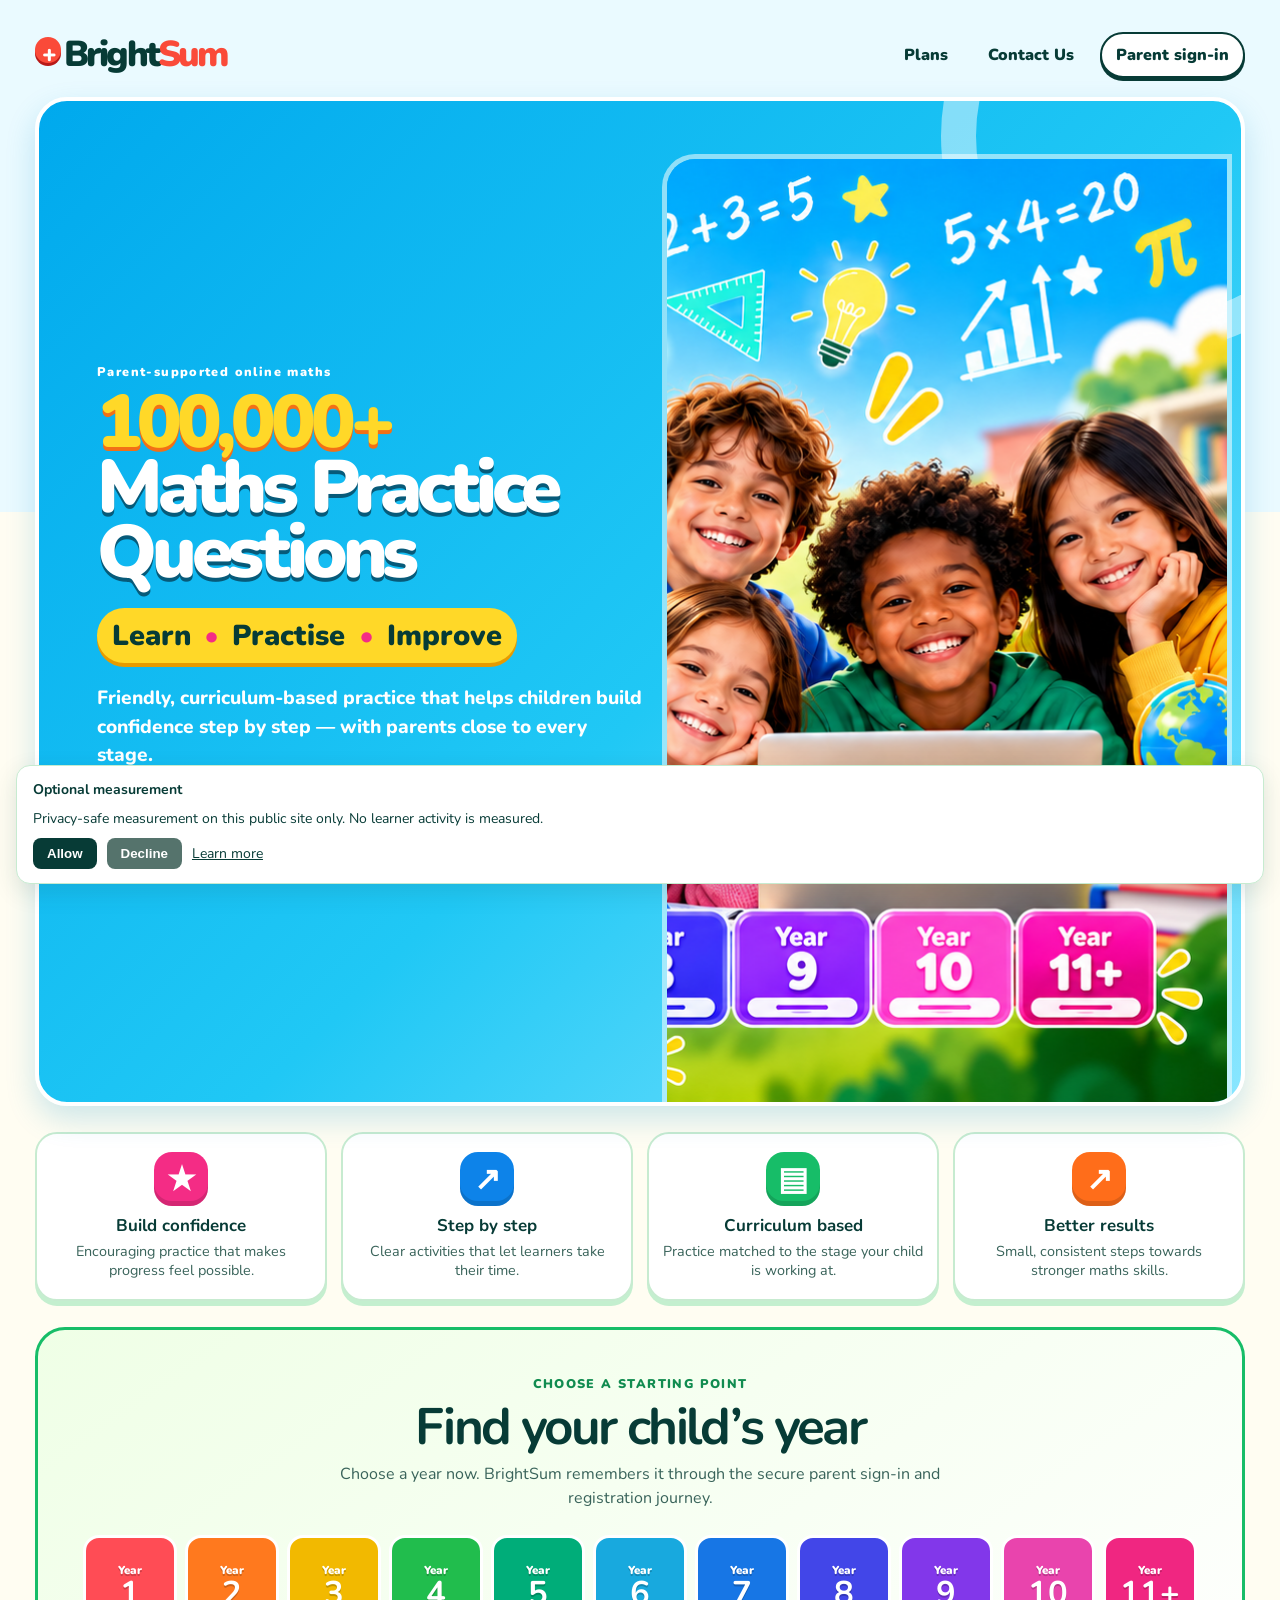
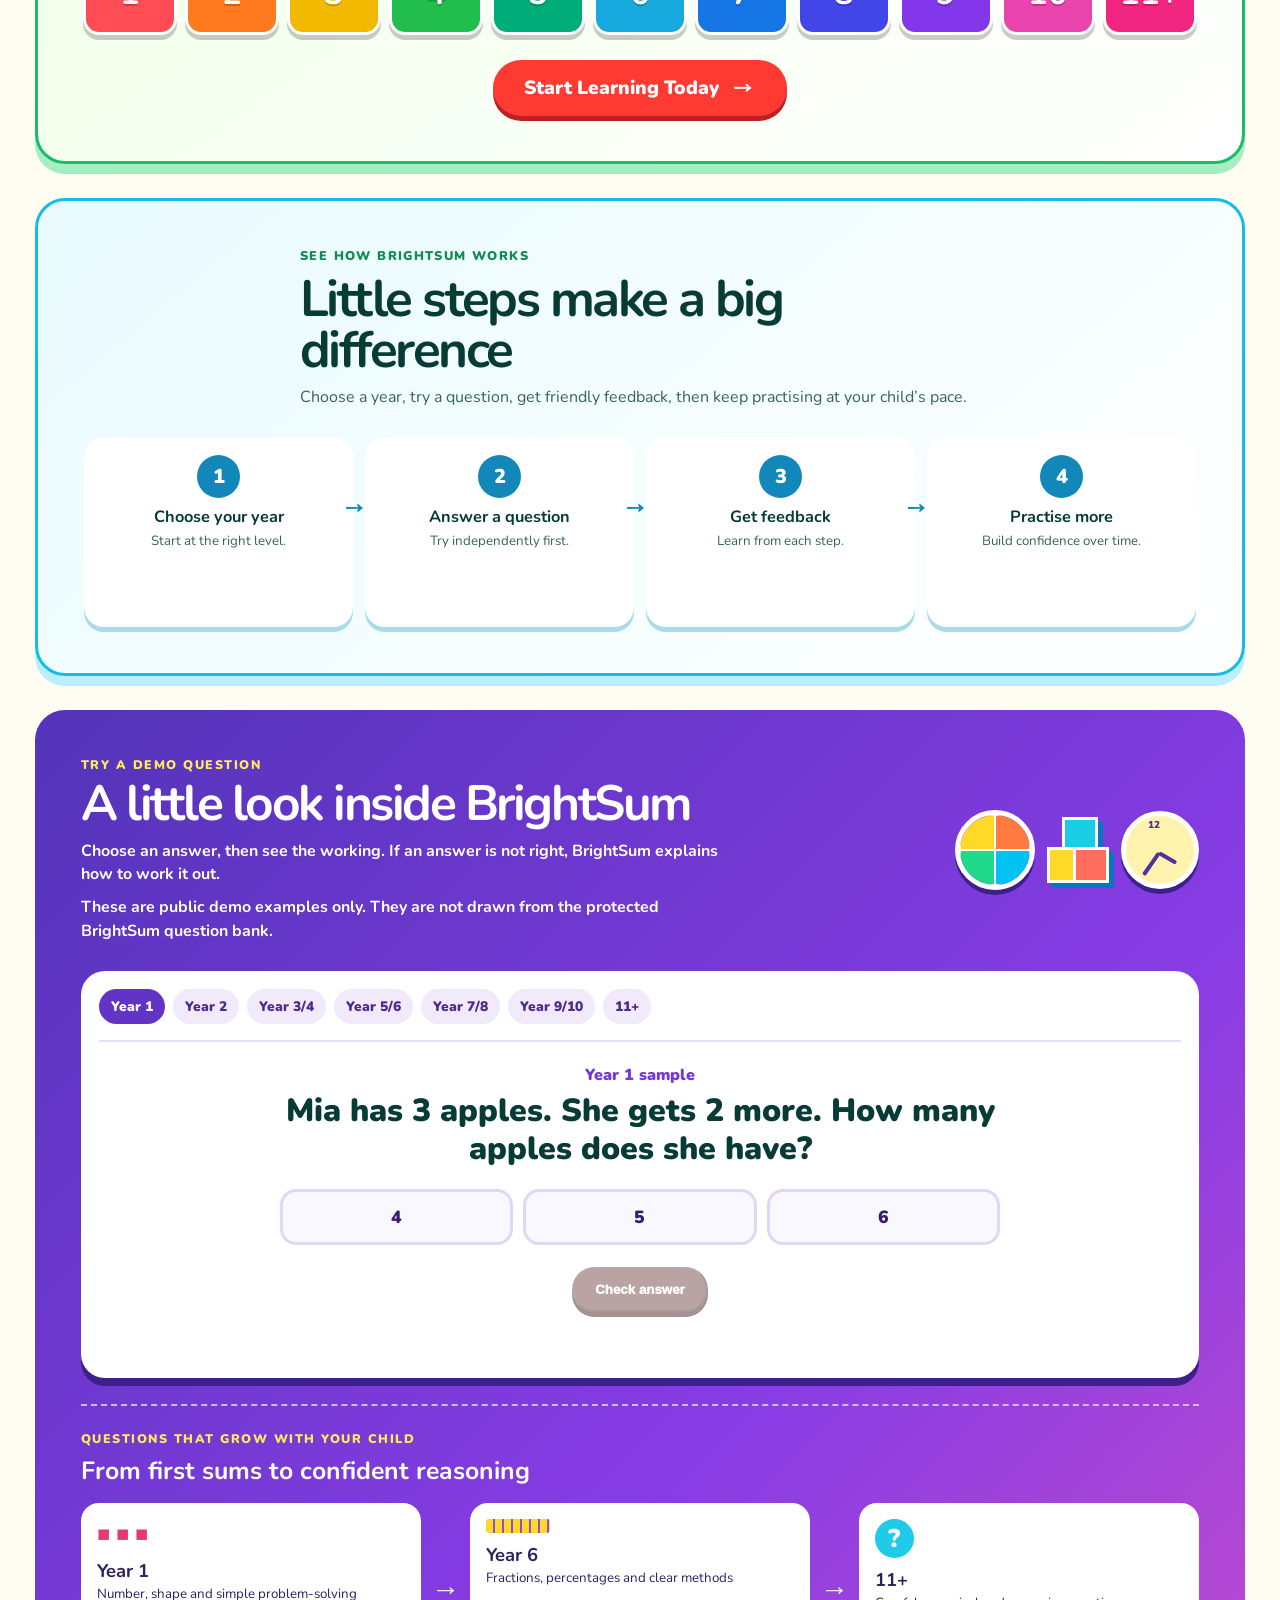
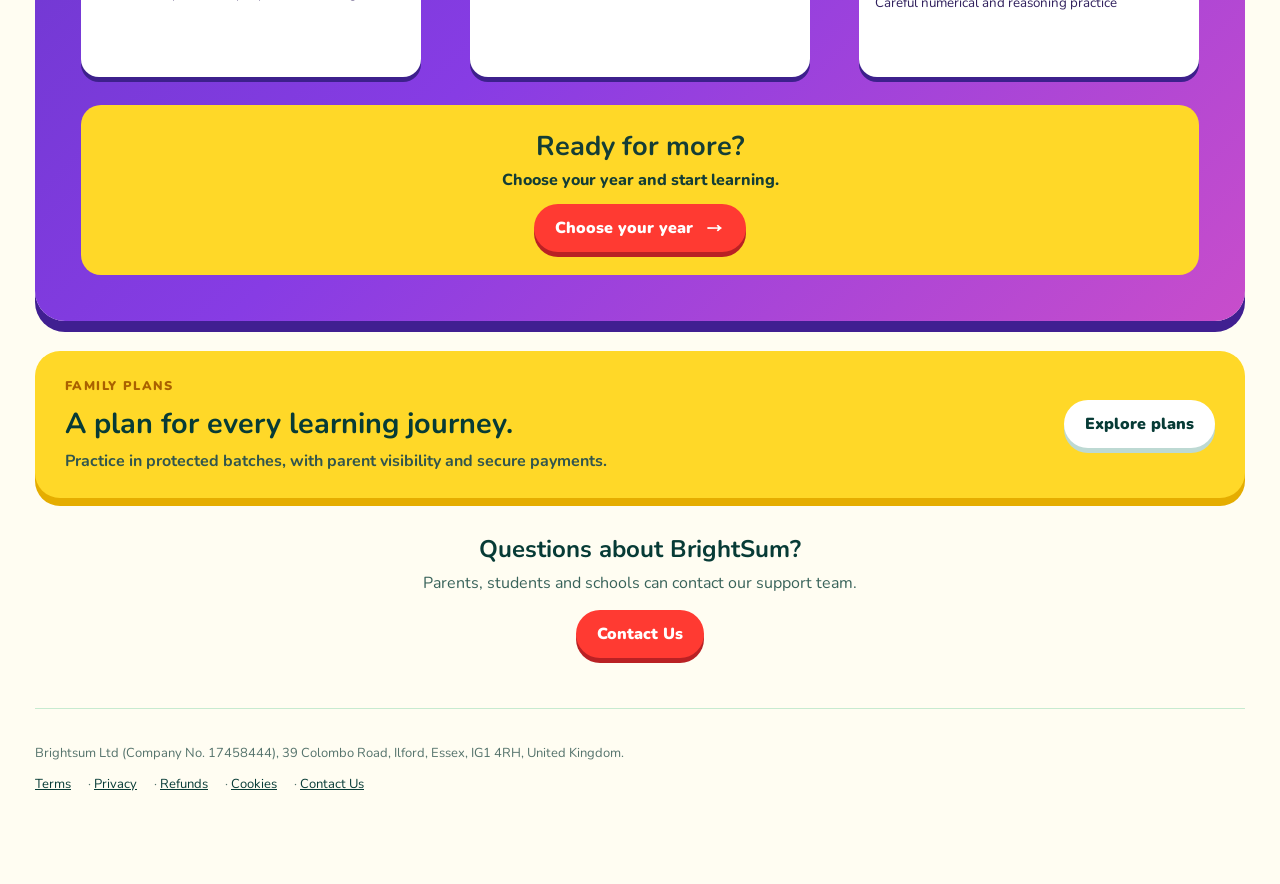
==== index.html @ b862e7b9 "Show working in public homepage demos" ====
<!doctype html>
<html lang="en-GB">
<head>
  <meta charset="utf-8">
  <meta name="viewport" content="width=device-width,initial-scale=1">
  <link rel="canonical" href="https://www.brightsum.co.uk/">
  <link rel="icon" href="assets/brightsum-icon.svg" type="image/svg+xml">
  <link rel="manifest" href="assets/site.webmanifest">
  <script src="google-measurement.js?v=20260915b" defer></script>
  <title>BrightSum | 100,000+ Maths Practice Questions</title>
  <meta name="description" content="Colourful, parent-supported maths practice for UK learners from Year 1 through Year 11+.">
  <meta property="og:type" content="website"><meta property="og:site_name" content="BrightSum"><meta property="og:title" content="BrightSum | 100,000+ Maths Practice Questions"><meta property="og:description" content="Colourful, parent-supported maths practice for UK families."><meta property="og:url" content="https://www.brightsum.co.uk/"><meta name="twitter:card" content="summary_large_image">
  <script type="application/ld+json">{"@context":"https://schema.org","@graph":[{"@type":"Organization","name":"Brightsum Ltd","url":"https://www.brightsum.co.uk/","email":"support@brightsum.co.uk"},{"@type":"WebSite","name":"BrightSum","url":"https://www.brightsum.co.uk/"}]}</script>
  <link rel="stylesheet" href="legal.css">
  <link rel="stylesheet" href="home.css?v=learning-demo-2">
  <script src="home-demo.js?v=learning-demo-2" defer></script>
</head>
<body class="bright-home">
  <main>
    <nav class="home-nav" aria-label="Main navigation"><a class="home-brand" href="index.html"><span>+</span>Bright<span>Sum</span></a><div class="nav-links"><a href="pricing.html">Plans</a><a href="contact/">Contact Us</a><a class="nav-sign-in" href="learn.html">Parent sign-in</a></div></nav>
    <header class="hero" aria-labelledby="home-title">
      <div class="hero-copy"><p class="hero-kicker">Parent-supported online maths</p><h1 id="home-title"><span>100,000+</span> Maths Practice Questions</h1><p class="hero-tagline">Learn <b>•</b> Practise <b>•</b> Improve</p><p class="lead">Friendly, curriculum-based practice that helps children build confidence step by step — with parents close to every stage.</p><div class="hero-actions"><a class="cta cta-primary" href="learn.html">Start Learning <span aria-hidden="true">→</span></a><a class="cta cta-light" href="pricing.html">View plans</a></div></div>
      <figure class="hero-art"><img src="assets/brightsum-children-hero.png" alt="Children smiling and learning together with BrightSum maths practice" width="1672" height="943" decoding="async"></figure>
    </header>
    <section class="benefits" aria-label="Why families choose BrightSum"><article><span class="benefit-icon trophy" aria-hidden="true">★</span><h2>Build confidence</h2><p>Encouraging practice that makes progress feel possible.</p></article><article><span class="benefit-icon steps" aria-hidden="true">↗</span><h2>Step by step</h2><p>Clear activities that let learners take their time.</p></article><article><span class="benefit-icon book" aria-hidden="true">▤</span><h2>Curriculum based</h2><p>Practice matched to the stage your child is working at.</p></article><article><span class="benefit-icon chart" aria-hidden="true">↗</span><h2>Better results</h2><p>Small, consistent steps towards stronger maths skills.</p></article></section>
    <section class="paths" aria-labelledby="path-title"><div class="section-heading"><p>CHOOSE A STARTING POINT</p><h2 id="path-title">Find your child’s year</h2><span>Choose a year now. BrightSum remembers it through the secure parent sign-in and registration journey.</span></div><div class="path-grid"><a class="path year-1" href="learn.html?year=Year%201"><span>Year</span><strong>1</strong></a><a class="path year-2" href="learn.html?year=Year%202"><span>Year</span><strong>2</strong></a><a class="path year-3" href="learn.html?year=Year%203"><span>Year</span><strong>3</strong></a><a class="path year-4" href="learn.html?year=Year%204"><span>Year</span><strong>4</strong></a><a class="path year-5" href="learn.html?year=Year%205"><span>Year</span><strong>5</strong></a><a class="path year-6" href="learn.html?year=Year%206"><span>Year</span><strong>6</strong></a><a class="path year-7" href="learn.html?year=Year%207"><span>Year</span><strong>7</strong></a><a class="path year-8" href="learn.html?year=Year%208"><span>Year</span><strong>8</strong></a><a class="path year-9" href="learn.html?year=Year%209"><span>Year</span><strong>9</strong></a><a class="path year-10" href="learn.html?year=Year%2010"><span>Year</span><strong>10</strong></a><a class="path year-11" href="learn.html?year=11%2B"><span>Year</span><strong>11+</strong></a></div><a class="cta cta-primary start-all" href="learn.html">Start Learning Today <span aria-hidden="true">→</span></a></section>
    <section class="how-it-works" aria-labelledby="works-title"><div class="section-heading"><p>SEE HOW BRIGHTSUM WORKS</p><h2 id="works-title">Little steps make a big difference</h2><span>Choose a year, try a question, get friendly feedback, then keep practising at your child’s pace.</span></div><ol class="journey-steps"><li><span>1</span><strong>Choose your year</strong><small>Start at the right level.</small></li><li><span>2</span><strong>Answer a question</strong><small>Try independently first.</small></li><li><span>3</span><strong>Get feedback</strong><small>Learn from each step.</small></li><li><span>4</span><strong>Practise more</strong><small>Build confidence over time.</small></li></ol></section>
    <section class="learning-demo" aria-labelledby="demo-title"><div class="demo-heading"><div><p>TRY A DEMO QUESTION</p><h2 id="demo-title">A little look inside BrightSum</h2><span>Choose an answer, then see the working. If an answer is not right, BrightSum explains how to work it out.</span><span>These are public demo examples only. They are not drawn from the protected BrightSum question bank.</span></div><div class="demo-visuals" aria-hidden="true"><div class="fraction-pizza"><i></i><i></i><i></i><i></i></div><div class="cube-stack"><i></i><i></i><i></i></div><div class="clock-face"><b></b><em></em></div></div></div><div class="demo-shell"><div class="demo-levels" role="tablist" aria-label="Choose a sample learning level"></div><div class="demo-card"><p class="demo-year" aria-live="polite"></p><div class="demo-question" aria-live="polite"></div><div class="demo-answers" role="radiogroup" aria-label="Answer choices"></div><button class="check-demo cta cta-primary" type="button" disabled>Check answer</button><p class="demo-feedback" aria-live="polite"></p><p class="demo-explanation" hidden></p></div></div><div class="progression" aria-labelledby="progression-title"><div><p>QUESTIONS THAT GROW WITH YOUR CHILD</p><h3 id="progression-title">From first sums to confident reasoning</h3></div><div class="progression-cards"><article><span class="blocks" aria-hidden="true">■ ■ ■</span><strong>Year 1</strong><small>Number, shape and simple problem-solving</small></article><b aria-hidden="true">→</b><article><span class="ruler" aria-hidden="true"></span><strong>Year 6</strong><small>Fractions, percentages and clear methods</small></article><b aria-hidden="true">→</b><article><span class="reasoning" aria-hidden="true">?</span><strong>11+</strong><small>Careful numerical and reasoning practice</small></article></div></div><div class="demo-end"><h3>Ready for more?</h3><p>Choose your year and start learning.</p><a class="cta cta-primary" href="#path-title">Choose your year <span aria-hidden="true">→</span></a></div></section>
    <section class="plans" aria-labelledby="plans-title"><div><p>FAMILY PLANS</p><h2 id="plans-title">A plan for every learning journey.</h2><span>Practice in protected batches, with parent visibility and secure payments.</span></div><a class="cta cta-light" href="pricing.html">Explore plans</a></section>
    <section class="contact"><h2>Questions about BrightSum?</h2><p>Parents, students and schools can contact our support team.</p><a class="cta cta-primary" href="contact/">Contact Us</a></section>
    <aside class="consent-banner" data-consent-banner hidden><strong>Optional measurement</strong><span>Privacy-safe measurement on this public site only. No learner activity is measured.</span><button type="button" data-consent-accept>Allow</button><button type="button" data-consent-deny>Decline</button><a href="cookies.html">Learn more</a></aside><footer><p>Brightsum Ltd (Company No. 17458444), 39 Colombo Road, Ilford, Essex, IG1 4RH, United Kingdom.</p><p><a href="terms.html">Terms</a> · <a href="privacy.html">Privacy</a> · <a href="refunds.html">Refunds</a> · <a href="cookies.html">Cookies</a> · <a href="contact/">Contact Us</a></p></footer>
  </main>
</body>
</html>
---- legal.css ----
@import url('https://fonts.googleapis.com/css2?family=DM+Mono:wght@400;500&family=Nunito:wght@600;700;800;900&display=swap');
.consent-banner[hidden]{display:none}.consent-banner{position:fixed;inset:auto 16px 16px;z-index:10;display:flex;flex-wrap:wrap;gap:10px;align-items:center;padding:14px 16px;border:1px solid #dce5d7;border-radius:14px;background:#fffdf8;box-shadow:0 8px 24px #193d3720;color:#193d37;font-size:14px}.consent-banner span{flex:1 1 100%}.consent-banner button{border:0;border-radius:8px;padding:8px 14px;background:#193d37;color:#fff;font-weight:800}.consent-banner button[data-consent-deny]{background:#55736c}.consent-banner a{color:#193d37}
body.legal-page{font-family:Nunito,Arial,sans-serif;color:#193d37;background:#fffaf0;margin:0}.legal-wrap{max-width:850px;margin:auto;padding:45px 25px 80px}.legal-top{display:flex;justify-content:space-between;align-items:center;border-bottom:1px solid #dce5d7;padding-bottom:23px;margin-bottom:42px}.legal-brand{font-weight:900;font-size:21px;text-decoration:none;color:#193d37}.legal-brand span{display:inline-grid;place-items:center;background:#f56b57;color:#fff;border-radius:8px;width:25px;height:25px;margin-right:5px}.legal-nav a{font:500 11px 'DM Mono',monospace;letter-spacing:-.15px;color:#193d37;margin-left:14px}.legal-page h1{font-size:43px;letter-spacing:-2px;margin:0 0 10px}.legal-page h2{font-size:24px;margin:35px 0 10px}.legal-page p,.legal-page li{line-height:1.6;color:#45645d}.legal-page .notice{background:#fff0bc;padding:16px 18px;border-radius:11px;color:#684d14}.legal-page address{font-style:normal;line-height:1.55;color:#45645d}.legal-page footer{border-top:1px solid #dce5d7;margin-top:55px;padding-top:24px;font-size:13px;color:#55736c}.legal-page footer a{color:#193d37;margin-right:14px}@media(max-width:600px){.legal-top{display:block}.legal-nav{margin-top:17px}.legal-nav a{margin:0 12px 0 0}}
@import url('https://fonts.googleapis.com/css2?family=DM+Mono:wght@400;500&family=Nunito:wght@600;700;800;900&display=swap');
---- home.css ----
:root{--ink:#073b36;--blue:#009fe7;--green:#17bd68;--yellow:#ffd828;--pink:#f42c85;--cream:#fffdf2;--line:#c7ebd0}.bright-home{background:linear-gradient(180deg,#eafaff 0 32rem,#fffdf2 32rem);color:var(--ink);font-family:Nunito,Arial,sans-serif}.bright-home main{max-width:1210px;margin:auto;padding:22px 24px 70px}.home-nav{display:flex;align-items:center;justify-content:space-between;gap:20px;padding:0 0 18px}.home-brand{font:900 clamp(1.7rem,4vw,2.25rem) Nunito,Arial,sans-serif;color:var(--ink);text-decoration:none;letter-spacing:-.08em}.home-brand>span:first-child{display:inline-grid;place-items:center;width:1.05em;height:1.05em;margin-right:.14em;border-radius:50%;background:#fa4a39;color:#fff;font-size:.68em;vertical-align:.16em;box-shadow:0 3px 0 #b81918}.home-brand>span:last-child{color:#fa4a39}.nav-links{display:flex;align-items:center;gap:12px}.nav-links a{color:var(--ink);font-weight:900;text-decoration:none;padding:10px 14px;border-radius:999px}.nav-links .nav-sign-in{background:#fff;border:2px solid var(--ink);box-shadow:0 3px 0 var(--ink)}.hero{display:grid;grid-template-columns:minmax(0,1.05fr) minmax(310px,.95fr);align-items:center;overflow:hidden;border:4px solid #fff;border-radius:32px;background:linear-gradient(135deg,#00a9ed,#20c8f5 55%,#89e6ff);box-shadow:0 13px 30px #008bc733;padding:clamp(26px,5vw,58px);position:relative}.hero:before{content:"";position:absolute;width:360px;height:360px;right:-130px;top:-180px;border:35px solid #fff7;border-radius:50%}.hero-copy{position:relative;z-index:1}.hero-kicker,.section-heading>p,.plans>div>p{font-weight:900;letter-spacing:.11em;font-size:.79rem;margin:0 0 10px}.hero-kicker{color:#fff}.hero h1{font-weight:1000;font-size:clamp(2.55rem,5.8vw,5.15rem);line-height:.88;letter-spacing:-.07em;margin:0;color:#fff;text-shadow:0 4px 0 #075a79}.hero h1 span{display:block;color:var(--yellow);text-shadow:0 4px 0 #f27016}.hero-tagline{display:inline-block;margin:22px 0 10px;padding:8px 15px;border-radius:999px;background:var(--yellow);color:#073b36;font-size:clamp(1.25rem,2.3vw,1.8rem);font-weight:1000;box-shadow:0 4px 0 #e79b00}.hero-tagline b{color:var(--pink);padding:0 .18em}.lead{max-width:550px;color:#fff;font-size:clamp(1rem,1.8vw,1.2rem);line-height:1.5;font-weight:800;margin:11px 0 22px}.hero-actions{display:flex;flex-wrap:wrap;gap:11px}.cta{display:inline-flex;align-items:center;justify-content:center;gap:10px;border-radius:999px;padding:13px 21px;font-weight:1000;text-decoration:none;transition:transform .16s ease,box-shadow .16s ease}.cta:hover,.path:hover{transform:translateY(-2px)}.cta-primary{background:#ff3a32;color:#fff;box-shadow:0 5px 0 #b92124}.cta-light{background:#fff;color:var(--ink);box-shadow:0 5px 0 #bdd9d3}.cta span{font-size:1.4em;line-height:.8}.hero-art{align-self:end;margin:0 -44px -58px 0;position:relative;z-index:1}.hero-art img{display:block;width:100%;max-width:560px;border-radius:28px 0 0 0;box-shadow:0 0 0 5px #fff8;object-fit:cover;object-position:right center}.benefits{display:grid;grid-template-columns:repeat(4,1fr);gap:14px;margin:26px 0}.benefits article{padding:18px 14px;text-align:center;border:2px solid var(--line);border-radius:22px;background:#fff;box-shadow:0 5px 0 #c4efcf}.benefits h2{font-size:1.06rem;margin:8px 0 5px}.benefits p{font-size:.9rem;line-height:1.35;margin:0;color:#39635a}.benefit-icon{display:inline-grid;place-items:center;width:54px;height:54px;border-radius:18px;color:#fff;font-size:2rem;font-weight:1000;box-shadow:inset 0 -5px #0002}.trophy{background:var(--pink)}.steps{background:#0d83e9}.book{background:var(--green)}.chart{background:#ff6d1a}.paths{padding:clamp(24px,5vw,45px);border:3px solid var(--green);border-radius:30px;background:linear-gradient(145deg,#efffe6,#fff);text-align:center;box-shadow:0 10px 0 #a6eec1}.section-heading{max-width:680px;margin:auto}.section-heading>p{color:#118c50}.section-heading h2{font-size:clamp(2rem,4vw,3.2rem);line-height:1;margin:0 0 9px;letter-spacing:-.05em}.section-heading>span{color:#39635a;line-height:1.5}.path-grid{display:grid;grid-template-columns:repeat(11,1fr);gap:8px;margin:25px 0}.path{display:flex;flex-direction:column;align-items:center;justify-content:center;min-height:94px;border:3px solid #fff;border-radius:16px;box-shadow:0 5px 0 #0003;color:#fff;text-decoration:none;text-shadow:0 2px 0 #0003;transition:transform .16s ease}.path span{font-size:.72rem;font-weight:900}.path strong{font-size:2.05rem;line-height:.95}.year-1{background:#ff4c55}.year-2{background:#ff791e}.year-3{background:#f2b900}.year-4{background:#21bd4d}.year-5{background:#00ad79}.year-6{background:#18a9de}.year-7{background:#1776e5}.year-8{background:#4246e8}.year-9{background:#8237ea}.year-10{background:#e944ad}.year-11{background:#f02681}.start-all{font-size:1.2rem;padding:15px 31px}.plans{display:flex;justify-content:space-between;align-items:center;gap:20px;margin-top:30px;padding:26px 30px;border-radius:25px;background:var(--yellow);box-shadow:0 8px 0 #e5ad00}.plans h2{margin:0 0 7px;font-size:1.8rem}.plans span{font-weight:700;color:#31554e}.plans>div>p{color:#aa6100}.contact{text-align:center;padding:35px 10px}.contact h2{margin:0 0 7px}.contact p{max-width:580px;margin:0 auto 16px;color:#39635a}.consent-banner{position:fixed;inset:auto 16px 16px;z-index:10;display:flex;flex-wrap:wrap;gap:10px;align-items:center;padding:14px 16px;border:1px solid var(--line);border-radius:14px;background:#fff;color:var(--ink);box-shadow:0 8px 24px #193d3720;font-size:14px}.consent-banner span{flex:1 1 100%}.consent-banner button{border:0;border-radius:8px;padding:8px 14px;background:var(--ink);color:#fff;font-weight:800}.consent-banner button[data-consent-deny]{background:#55736c}.consent-banner a,footer a{color:var(--ink)}footer{border-top:1px solid var(--line);margin-top:15px;padding-top:22px;font-size:13px;color:#55736c}footer a{margin-right:14px}@media(max-width:900px){.bright-home{background:linear-gradient(180deg,#eafaff 0 42rem,#fffdf2 42rem)}.hero{grid-template-columns:1fr;padding-bottom:0}.hero-art{margin:15px auto -2px;max-width:610px}.path-grid{grid-template-columns:repeat(6,1fr)}}@media(max-width:650px){.bright-home main{padding:16px 14px 50px}.home-nav{align-items:flex-start}.nav-links{gap:0;flex-direction:column;align-items:flex-end}.nav-links a{padding:5px 7px}.nav-links .nav-sign-in{margin-top:4px}.hero{border-radius:24px;padding:27px 22px 0}.hero h1{font-size:clamp(2.65rem,13vw,4.2rem)}.hero-art{width:calc(100% + 20px);margin-left:-10px}.benefits{grid-template-columns:1fr 1fr;gap:9px}.benefits article{padding:13px 8px}.benefits p{font-size:.82rem}.path-grid{grid-template-columns:repeat(3,1fr);gap:9px}.path{min-height:80px}.plans{display:block;text-align:center;padding:24px 18px}.plans .cta{margin-top:18px}.contact{padding:30px 8px}}@media(max-width:360px){.path-grid{grid-template-columns:repeat(2,1fr)}}
.how-it-works{margin-top:34px;padding:clamp(25px,5vw,46px);border:3px solid #16bde1;border-radius:30px;background:linear-gradient(140deg,#e9fbff,#fff);box-shadow:0 10px 0 #baeefa}.journey-steps{display:grid;grid-template-columns:repeat(4,1fr);gap:12px;margin:28px 0 0;padding:0;list-style:none;counter-reset:steps}.journey-steps li{position:relative;min-height:154px;padding:18px 13px;border-radius:20px;background:#fff;text-align:center;box-shadow:0 5px 0 #a9dce8}.journey-steps li:not(:last-child):after{content:'→';position:absolute;right:-14px;top:53px;z-index:2;color:#1187ba;font-size:26px;font-weight:1000}.journey-steps span{display:grid;place-items:center;width:43px;height:43px;margin:0 auto 8px;border-radius:50%;background:#1187ba;color:#fff;font-size:1.25rem;font-weight:1000}.journey-steps strong,.journey-steps small{display:block}.journey-steps strong{font-size:1.02rem}.journey-steps small{margin-top:5px;color:#39635a;line-height:1.3}.learning-demo{margin-top:34px;padding:clamp(24px,5vw,46px);border-radius:30px;background:linear-gradient(135deg,#5334b9,#873ce4 58%,#c84dcb);color:#fff;box-shadow:0 11px 0 #401f91}.demo-heading{display:flex;justify-content:space-between;gap:20px;align-items:center}.demo-heading p,.progression>div>p{margin:0 0 7px;color:#ffe85b;font-size:.78rem;font-weight:1000;letter-spacing:.12em}.demo-heading h2{margin:0;font-size:clamp(2rem,4vw,3.1rem);line-height:1;letter-spacing:-.05em}.demo-heading span{display:block;max-width:650px;margin-top:10px;line-height:1.45;font-weight:700}.demo-visuals{display:flex;align-items:center;gap:12px;min-width:205px}.fraction-pizza{display:grid;grid-template-columns:1fr 1fr;width:70px;height:70px;overflow:hidden;border:5px solid #fff;border-radius:50%;box-shadow:0 5px #3d208c}.fraction-pizza i{border:1px solid #fff;background:#ffd828}.fraction-pizza i:nth-child(2){background:#ff7b40}.fraction-pizza i:nth-child(3){background:#21d98a}.fraction-pizza i:nth-child(4){background:#00c2f3}.cube-stack{position:relative;width:62px;height:66px}.cube-stack i{position:absolute;width:30px;height:30px;border:3px solid #fff;background:#18cde5;box-shadow:5px 5px 0 #0875bd}.cube-stack i:nth-child(1){left:15px;top:0}.cube-stack i:nth-child(2){left:0;bottom:0;background:#ffd828}.cube-stack i:nth-child(3){right:0;bottom:0;background:#ff6e5c}.clock-face{position:relative;width:68px;height:68px;border:5px solid #fff;border-radius:50%;background:#fff3ad;box-shadow:0 5px #3d208c}.clock-face:after{content:'12';position:absolute;top:2px;left:22px;color:#552f9a;font-size:10px;font-weight:1000}.clock-face b,.clock-face em{position:absolute;display:block;left:31px;bottom:31px;width:4px;border-radius:4px;background:#552f9a;transform-origin:bottom}.clock-face b{height:20px;transform:rotate(120deg)}.clock-face em{height:27px;transform:rotate(215deg)}.demo-shell{margin-top:28px;padding:18px;border-radius:24px;background:#fff;color:var(--ink);box-shadow:0 8px 0 #3d208c}.demo-levels{display:flex;flex-wrap:wrap;gap:8px;padding-bottom:16px;border-bottom:2px solid #ebddff}.demo-tab{border:0;border-radius:999px;padding:8px 12px;background:#f1eafa;color:#4f2a91;font:900 .86rem Nunito,Arial,sans-serif;cursor:pointer}.demo-tab[aria-selected=true]{background:#6134c5;color:#fff}.demo-card{max-width:720px;margin:22px auto 4px;text-align:center}.demo-year{margin:0 0 6px;color:#7437d9;font-weight:1000}.demo-question{font-size:clamp(1.35rem,2.8vw,2rem);font-weight:1000;line-height:1.18}.demo-answers{display:grid;grid-template-columns:repeat(3,1fr);gap:10px;margin:22px 0}.demo-option{min-height:56px;border:3px solid #e2d5f5;border-radius:16px;background:#faf8ff;color:#3a1c73;font:1000 1.1rem Nunito,Arial,sans-serif;cursor:pointer}.demo-option[aria-pressed=true]{border-color:#6834ca;background:#e8d9ff;box-shadow:0 4px 0 #bda0ec}.check-demo:disabled{filter:grayscale(.8);opacity:.55;cursor:not-allowed}.demo-feedback{min-height:1.5em;margin:16px 0 0;font-weight:1000;font-size:1.15rem}.demo-feedback.is-correct{color:#078844}.demo-feedback.is-try-again{color:#cb2554}.demo-explanation{margin:9px auto 0;max-width:560px;padding:12px;border-radius:12px;background:#edfff4;color:#16623c;font-weight:800}.progression{margin-top:26px;padding-top:24px;border-top:2px dashed #cdbdf2}.progression h3{margin:0;font-size:1.55rem}.progression-cards{display:grid;grid-template-columns:1fr auto 1fr auto 1fr;gap:10px;align-items:center;margin-top:15px}.progression-cards article{min-height:142px;padding:16px;border-radius:18px;background:#fff;color:#30205d;box-shadow:0 5px 0 #3d208c}.progression-cards strong,.progression-cards small{display:block}.progression-cards strong{margin-top:9px;font-size:1.15rem}.progression-cards small{margin-top:3px;line-height:1.3}.progression-cards>b{font-size:1.8rem}.blocks{color:#e83871;font-size:1.35rem}.ruler{display:block;width:64px;height:14px;border-radius:3px;background:repeating-linear-gradient(90deg,#ffd828 0 7px,#8750dd 7px 9px)}.reasoning{display:grid;place-items:center;width:39px;height:39px;border-radius:50%;background:#20cbea;color:#fff;font-size:1.6rem;font-weight:1000}.demo-end{text-align:center;margin-top:28px;padding:23px;border-radius:20px;background:#ffd828;color:#143d36}.demo-end h3,.demo-end p{margin:0}.demo-end h3{font-size:1.7rem}.demo-end p{margin:4px 0 13px;font-weight:800}@media(max-width:900px){.journey-steps{grid-template-columns:1fr 1fr}.journey-steps li:nth-child(2):after{display:none}.progression-cards{grid-template-columns:1fr auto 1fr}.progression-cards article:last-child{grid-column:1/-1}.progression-cards>b:last-of-type{display:none}}@media(max-width:650px){.demo-heading{display:block}.demo-visuals{justify-content:center;margin-top:18px}.journey-steps{grid-template-columns:1fr 1fr}.journey-steps li{min-height:130px}.journey-steps li:after{display:none}.demo-answers{grid-template-columns:1fr}.demo-option{min-height:52px}.progression-cards{grid-template-columns:1fr}.progression-cards>b{display:none}.progression-cards article:last-child{grid-column:auto}}@media(max-width:390px){.journey-steps{grid-template-columns:1fr}.demo-visuals{transform:scale(.88);transform-origin:left center}.demo-tab{padding:7px 9px;font-size:.76rem}}
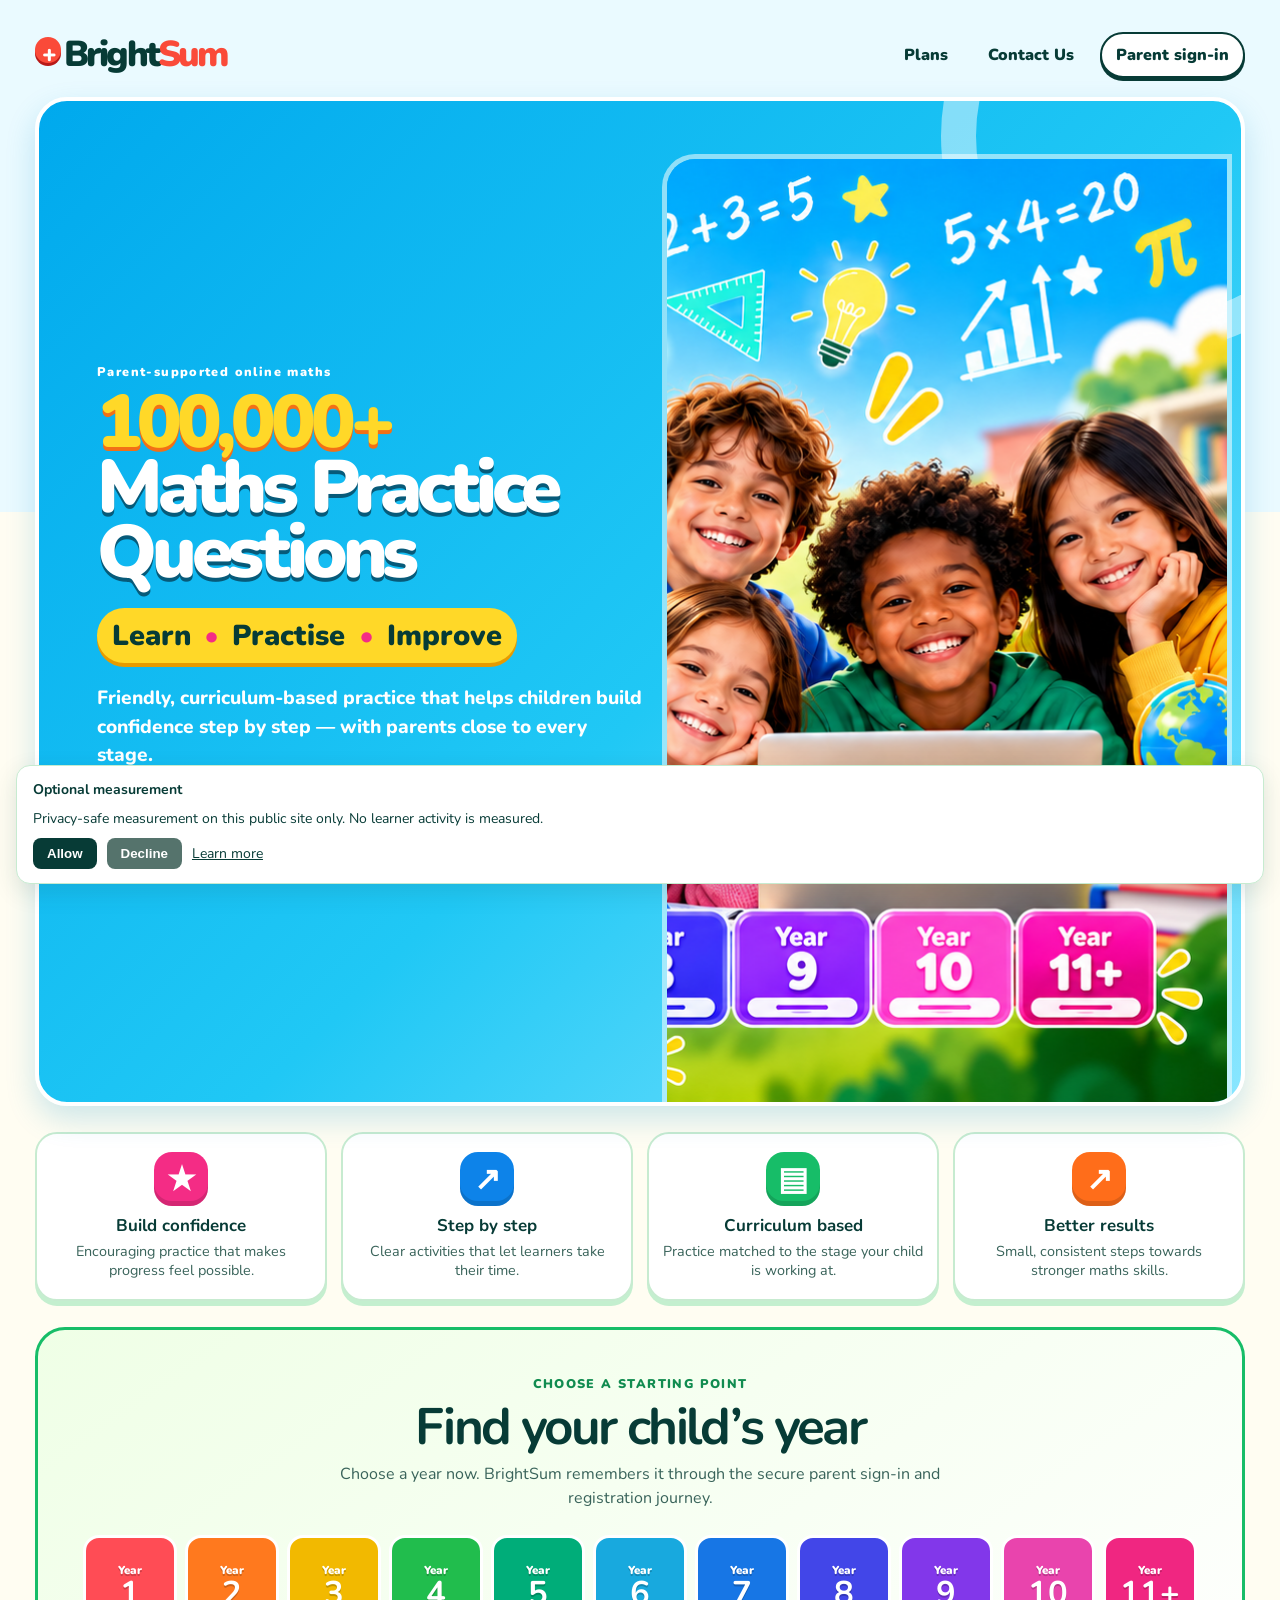
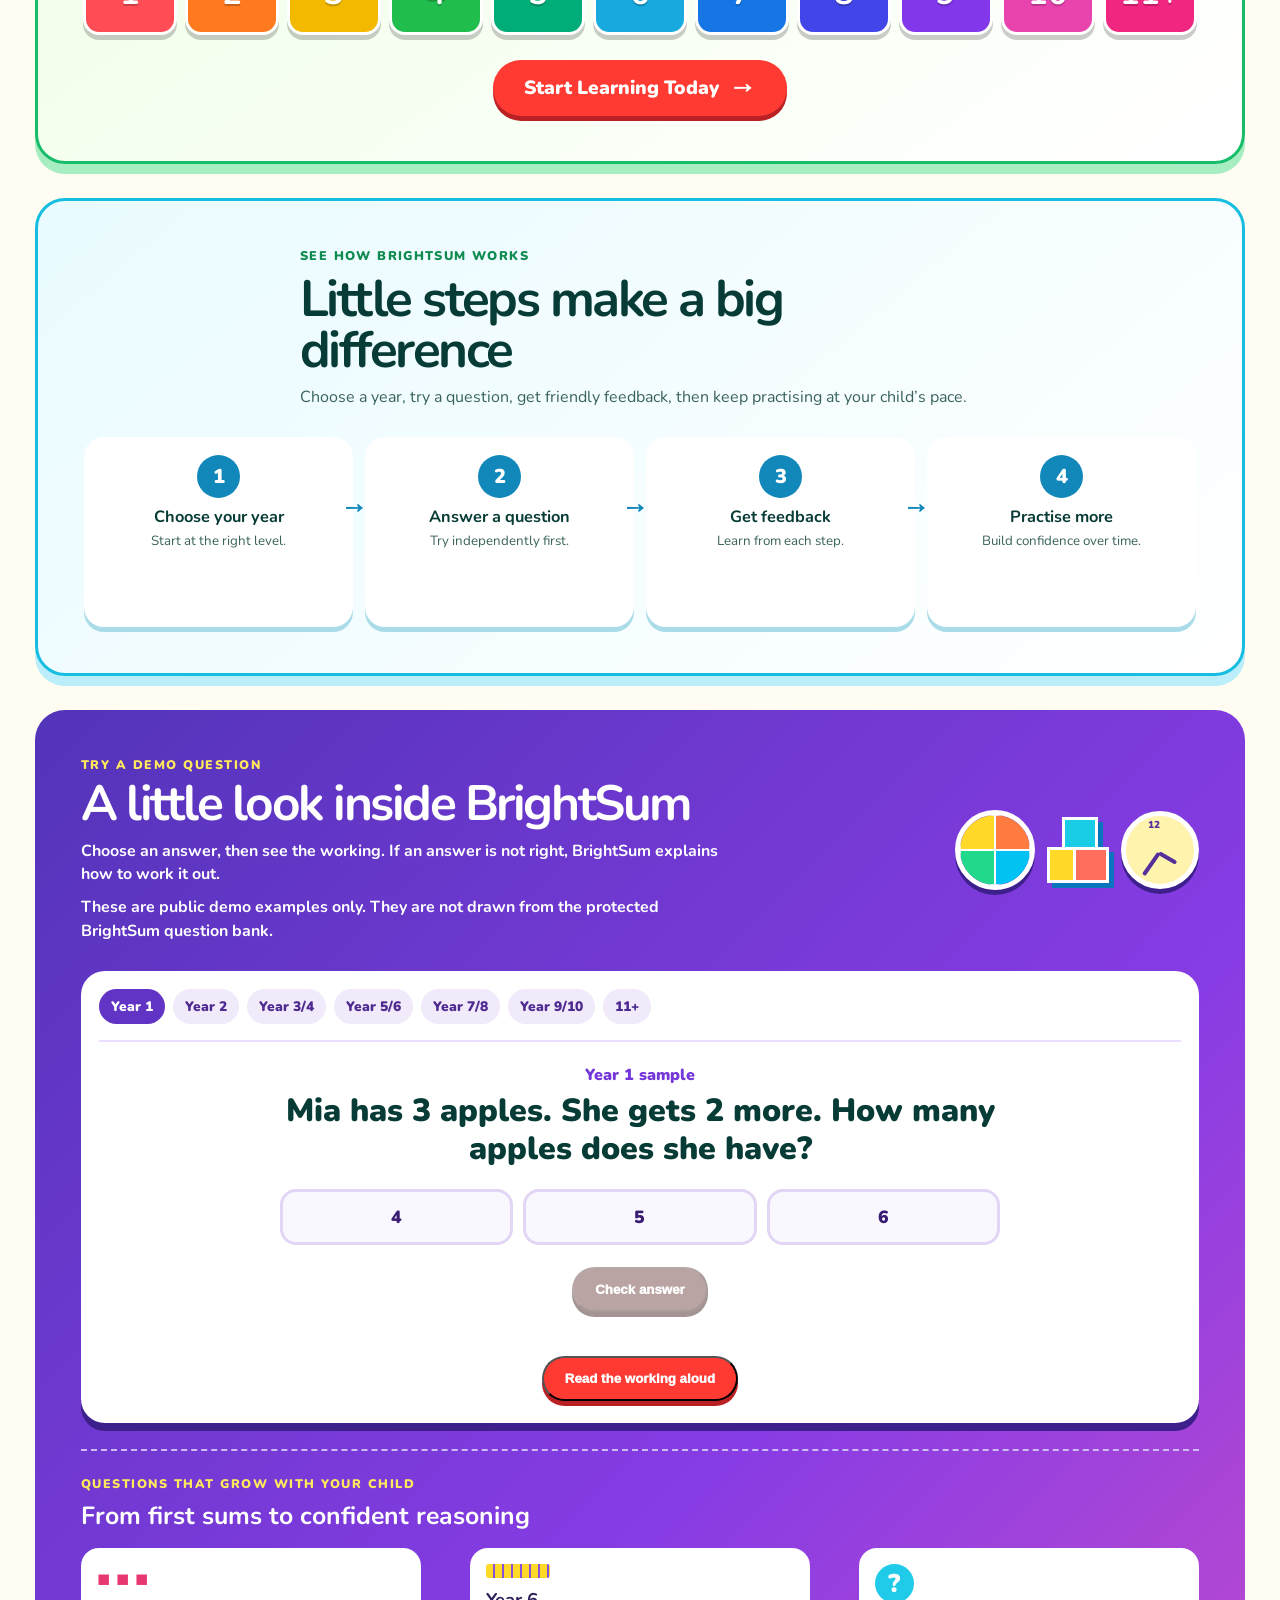
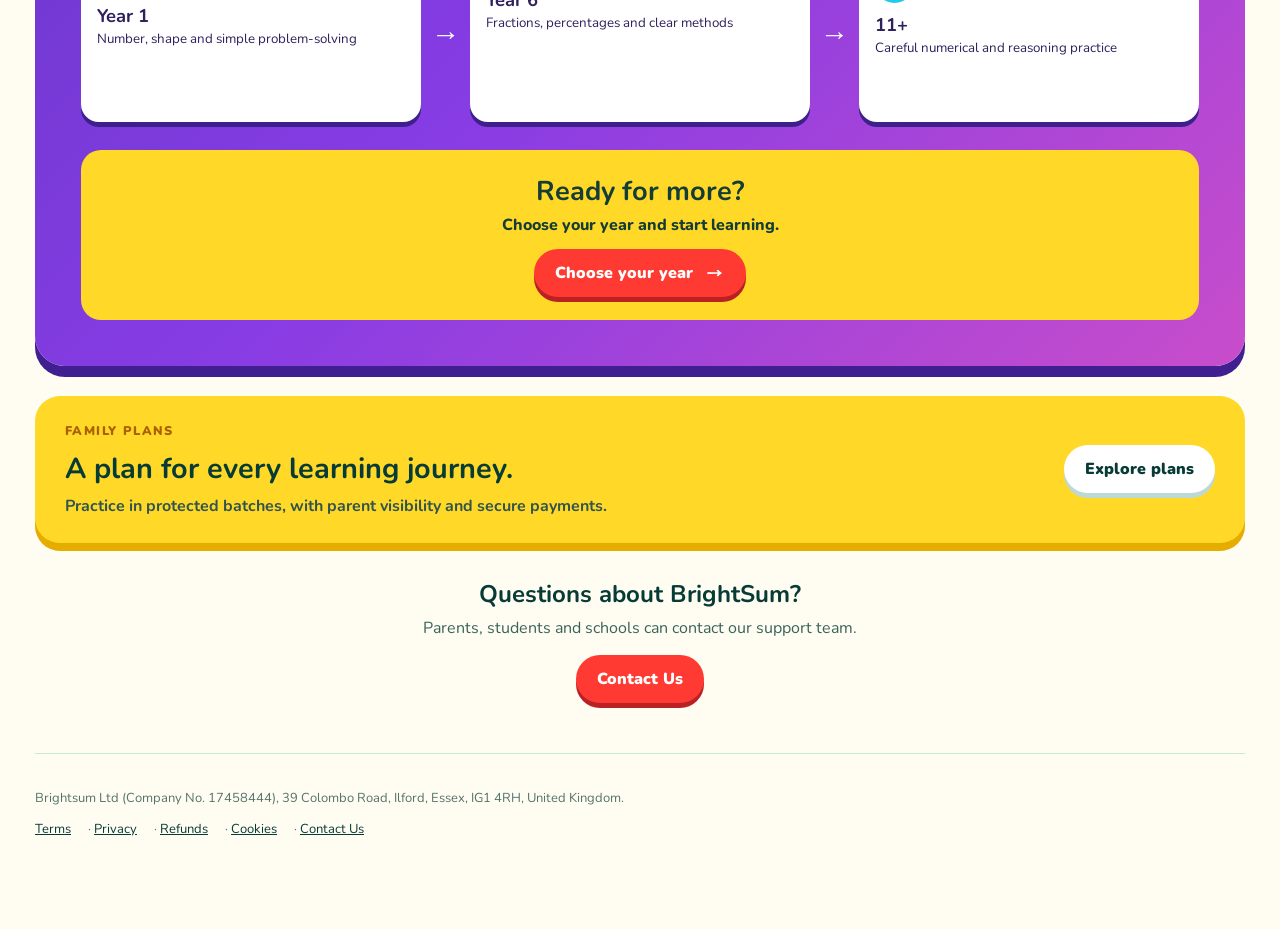
==== commit 06c4950e: "Refresh homepage demo voice asset" ====
--- a/index.html
+++ b/index.html
@@ -12,8 +12,8 @@
   <meta property="og:type" content="website"><meta property="og:site_name" content="BrightSum"><meta property="og:title" content="BrightSum | 100,000+ Maths Practice Questions"><meta property="og:description" content="Colourful, parent-supported maths practice for UK families."><meta property="og:url" content="https://www.brightsum.co.uk/"><meta name="twitter:card" content="summary_large_image">
   <script type="application/ld+json">{"@context":"https://schema.org","@graph":[{"@type":"Organization","name":"Brightsum Ltd","url":"https://www.brightsum.co.uk/","email":"support@brightsum.co.uk"},{"@type":"WebSite","name":"BrightSum","url":"https://www.brightsum.co.uk/"}]}</script>
   <link rel="stylesheet" href="legal.css">
-  <link rel="stylesheet" href="home.css?v=learning-demo-2">
-  <script src="home-demo.js?v=learning-demo-2" defer></script>
+  <link rel="stylesheet" href="home.css?v=learning-demo-3">
+  <script src="home-demo.js?v=learning-demo-3" defer></script>
 </head>
 <body class="bright-home">
   <main>
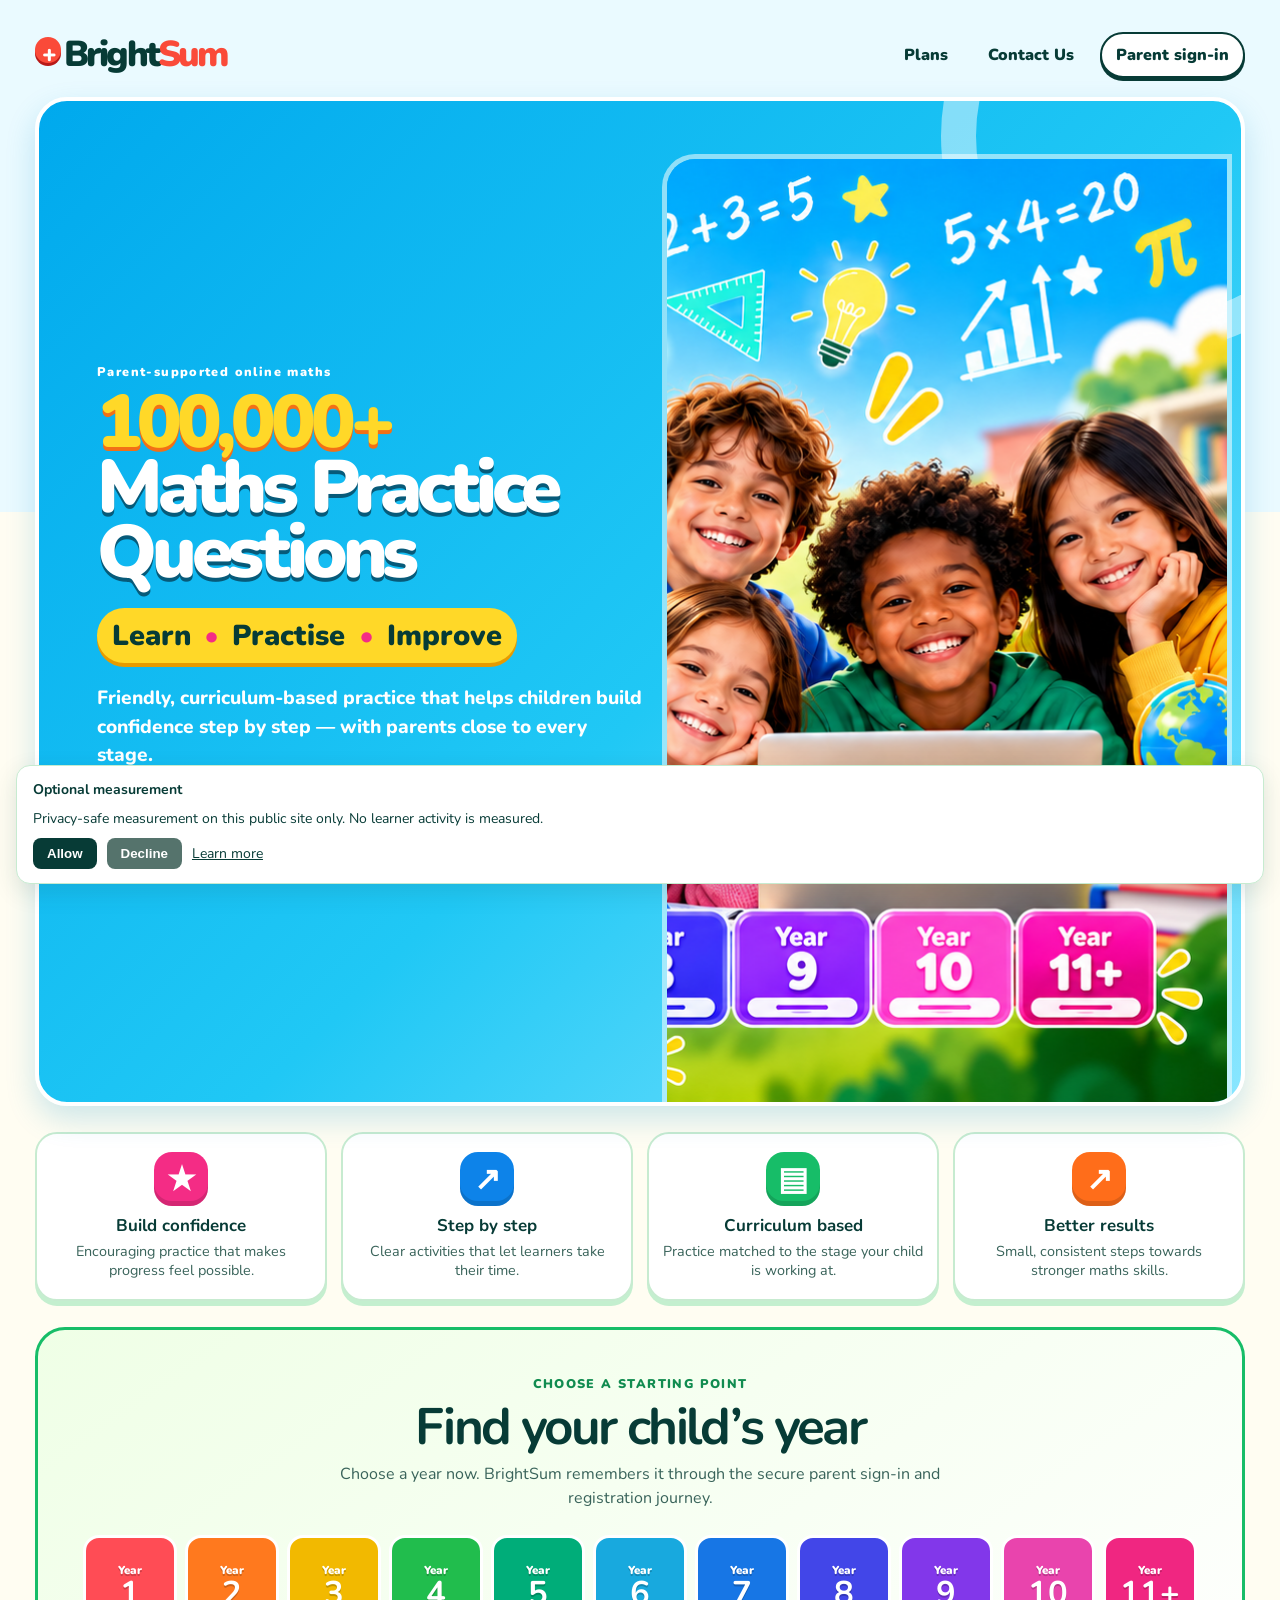
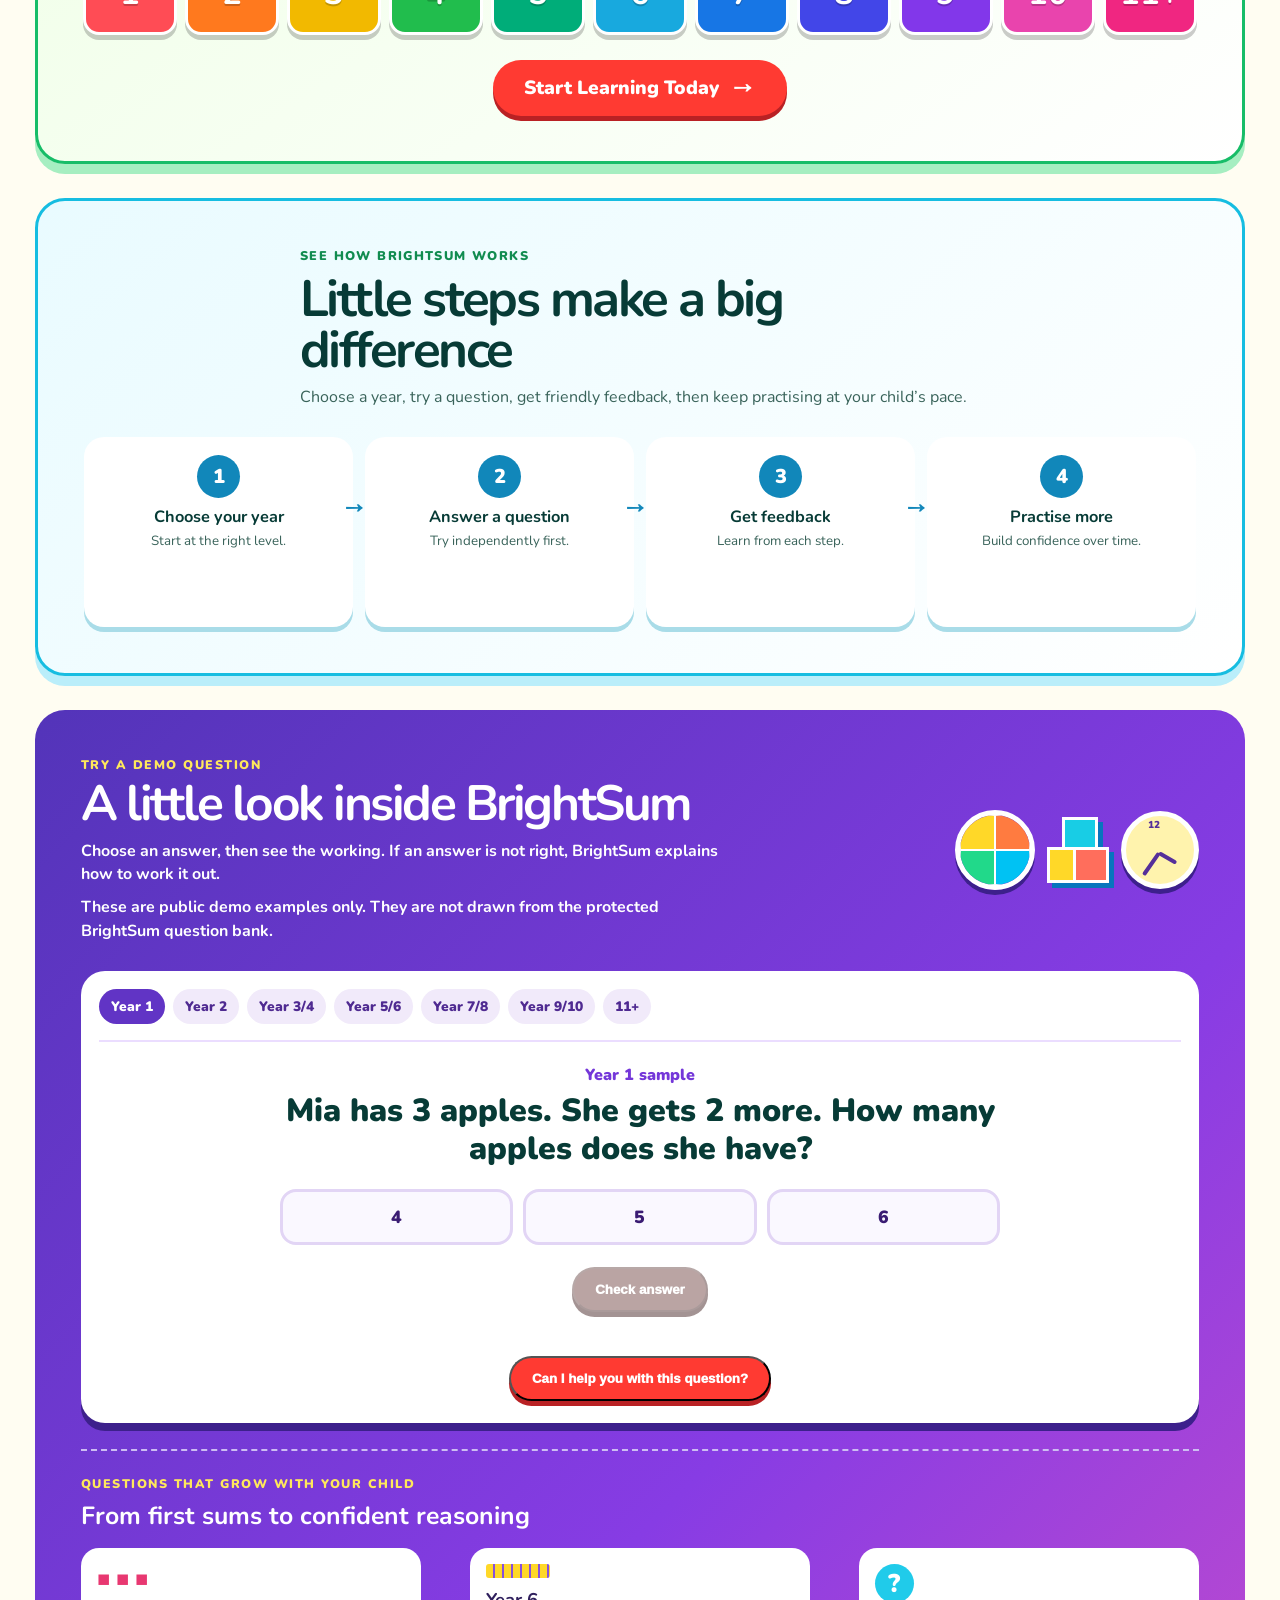
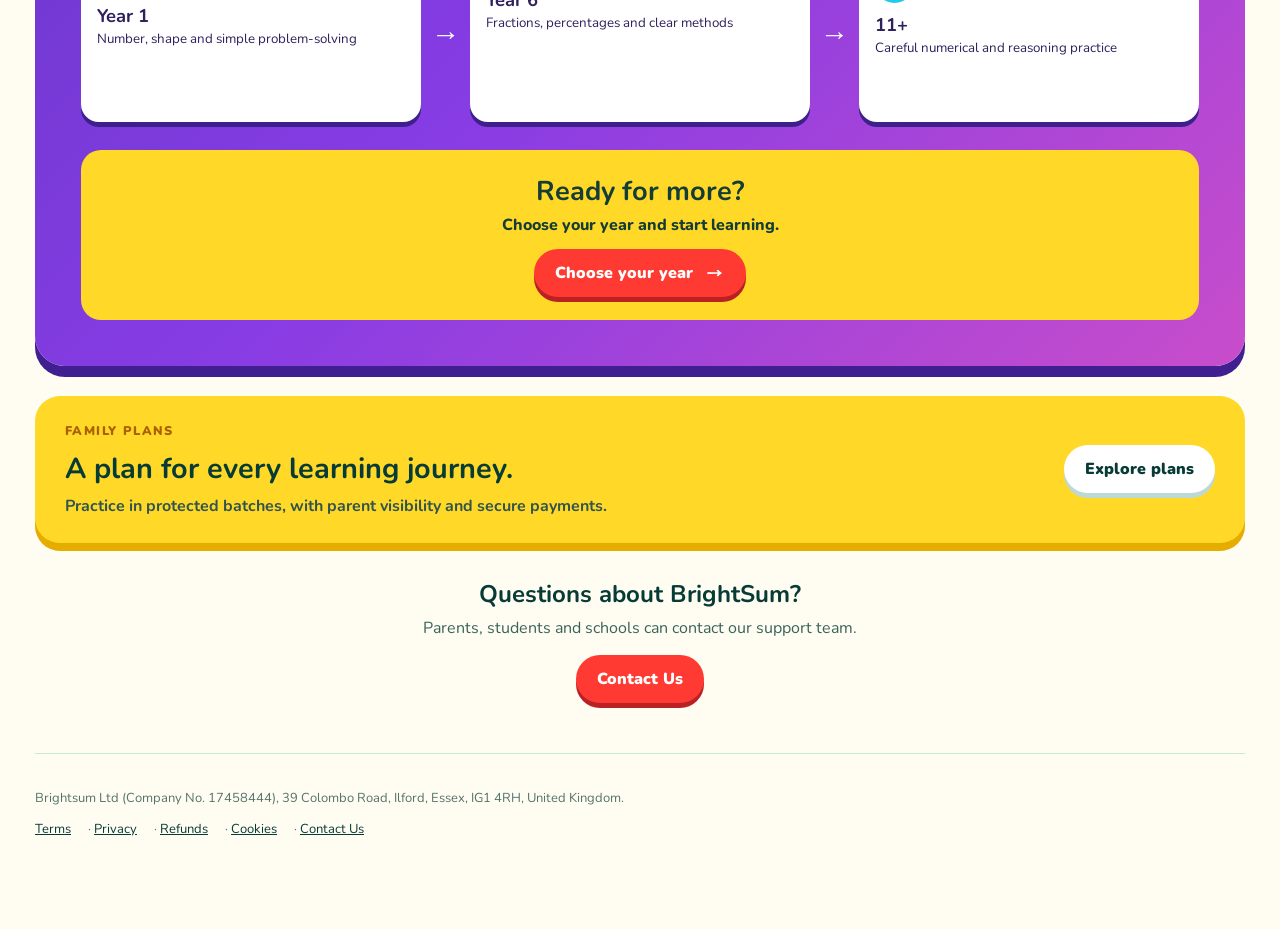
==== commit f3c9bf39: "Guide incorrect answers with voice help" ====
--- a/index.html
+++ b/index.html
@@ -12,8 +12,8 @@
   <meta property="og:type" content="website"><meta property="og:site_name" content="BrightSum"><meta property="og:title" content="BrightSum | 100,000+ Maths Practice Questions"><meta property="og:description" content="Colourful, parent-supported maths practice for UK families."><meta property="og:url" content="https://www.brightsum.co.uk/"><meta name="twitter:card" content="summary_large_image">
   <script type="application/ld+json">{"@context":"https://schema.org","@graph":[{"@type":"Organization","name":"Brightsum Ltd","url":"https://www.brightsum.co.uk/","email":"support@brightsum.co.uk"},{"@type":"WebSite","name":"BrightSum","url":"https://www.brightsum.co.uk/"}]}</script>
   <link rel="stylesheet" href="legal.css">
-  <link rel="stylesheet" href="home.css?v=learning-demo-3">
-  <script src="home-demo.js?v=learning-demo-3" defer></script>
+  <link rel="stylesheet" href="home.css?v=learning-demo-4">
+  <script src="home-demo.js?v=learning-demo-4" defer></script>
 </head>
 <body class="bright-home">
   <main>
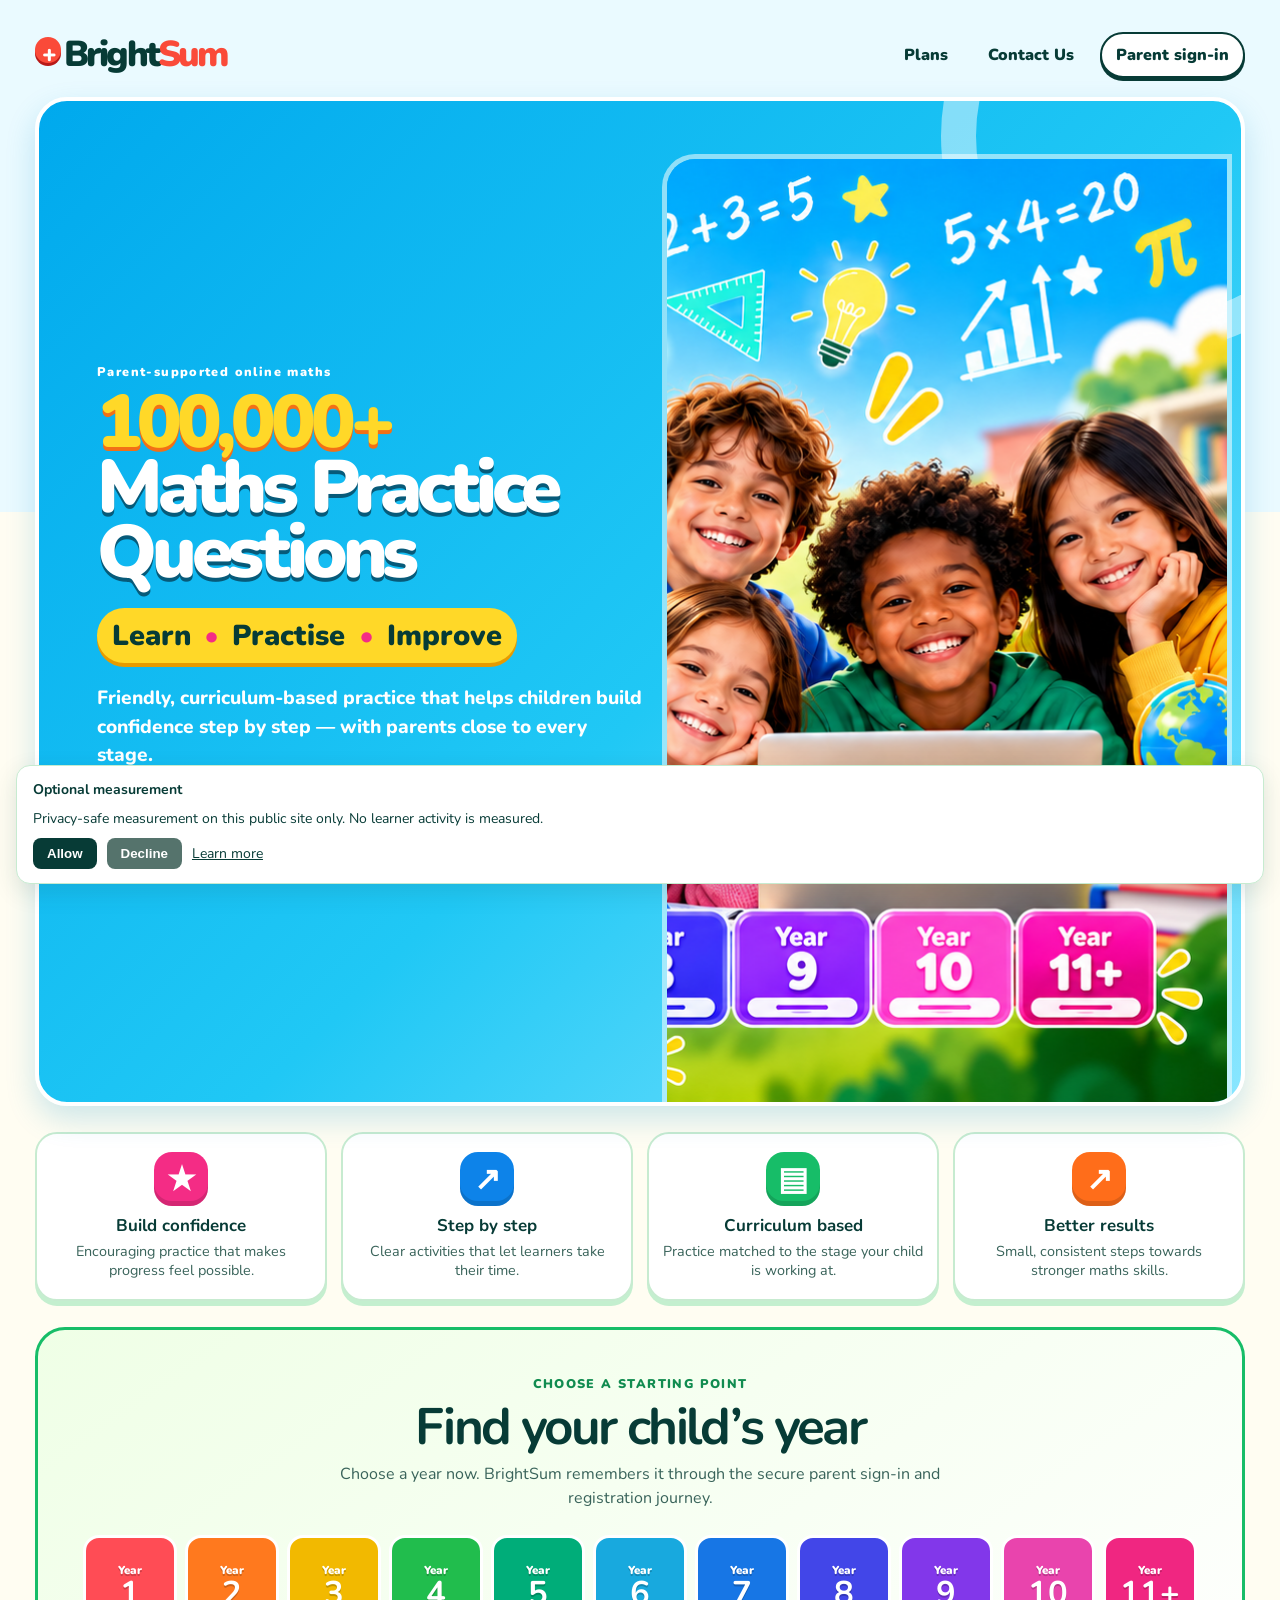
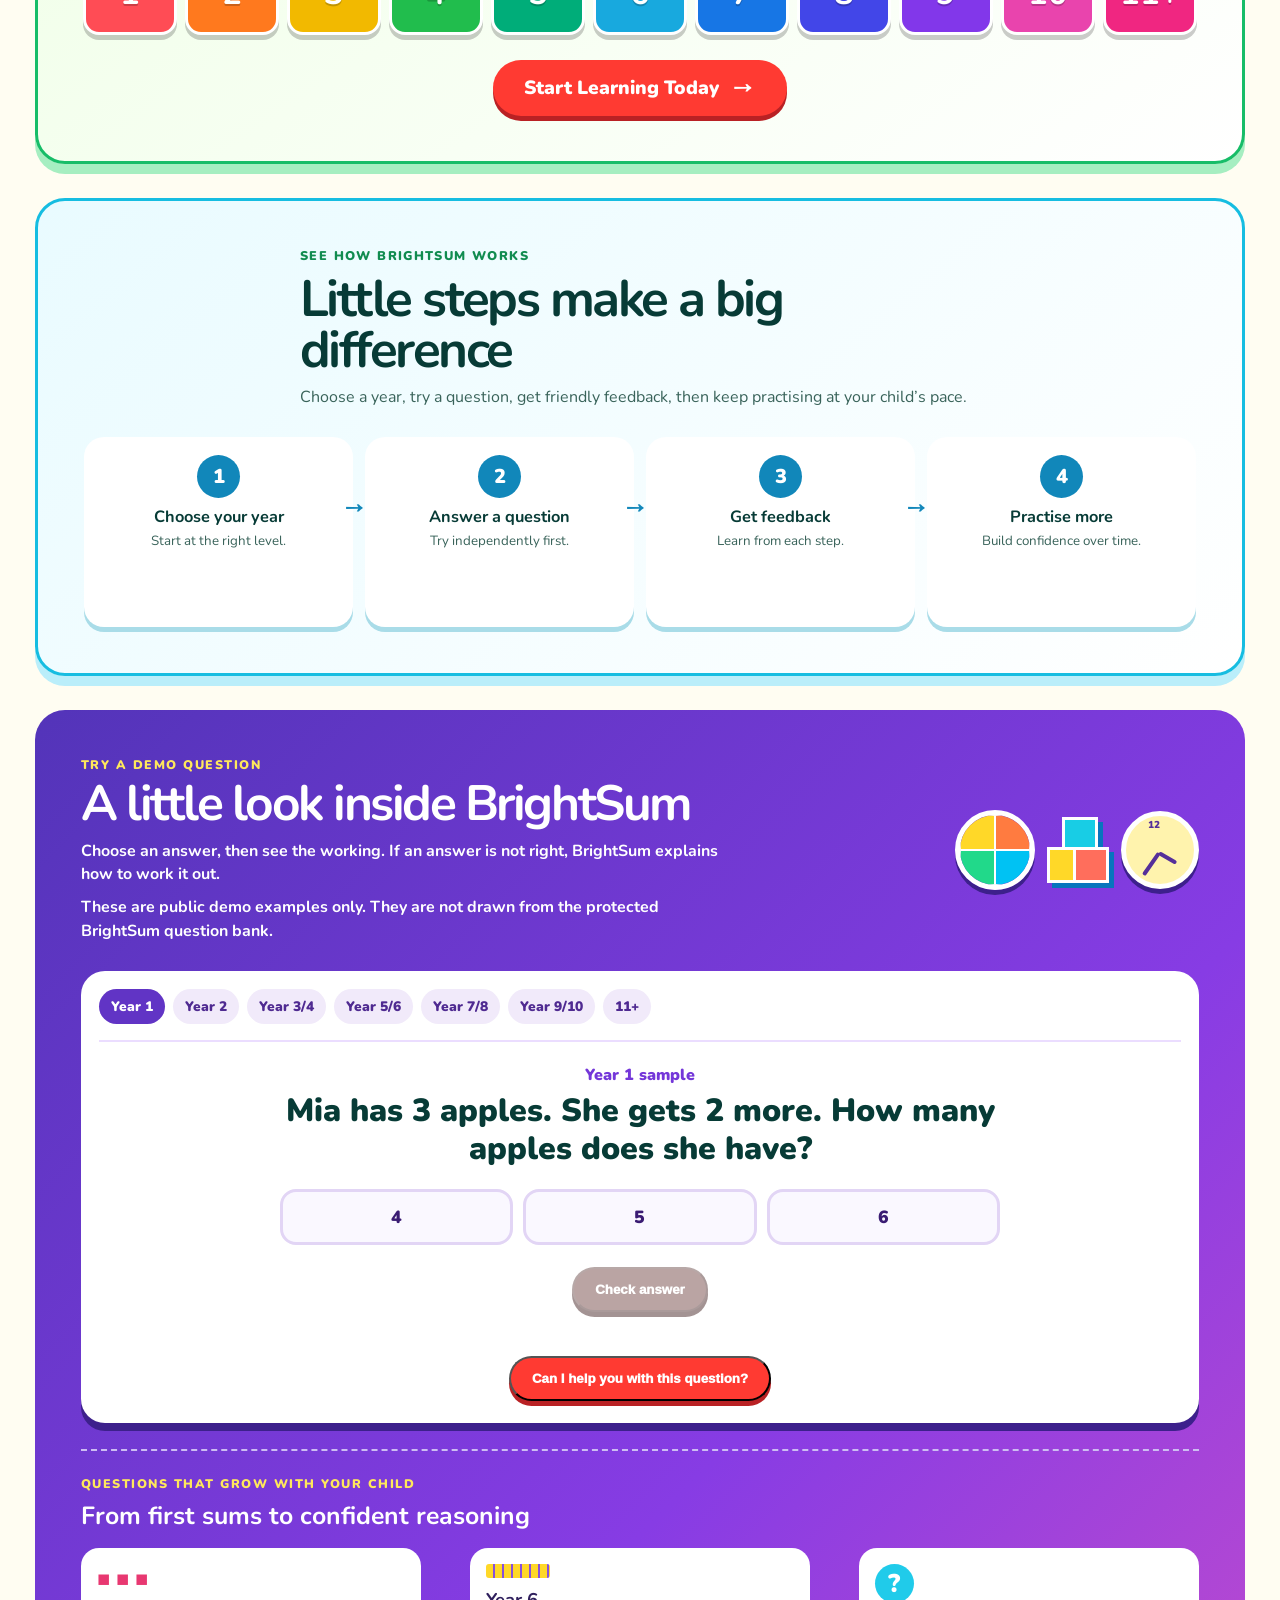
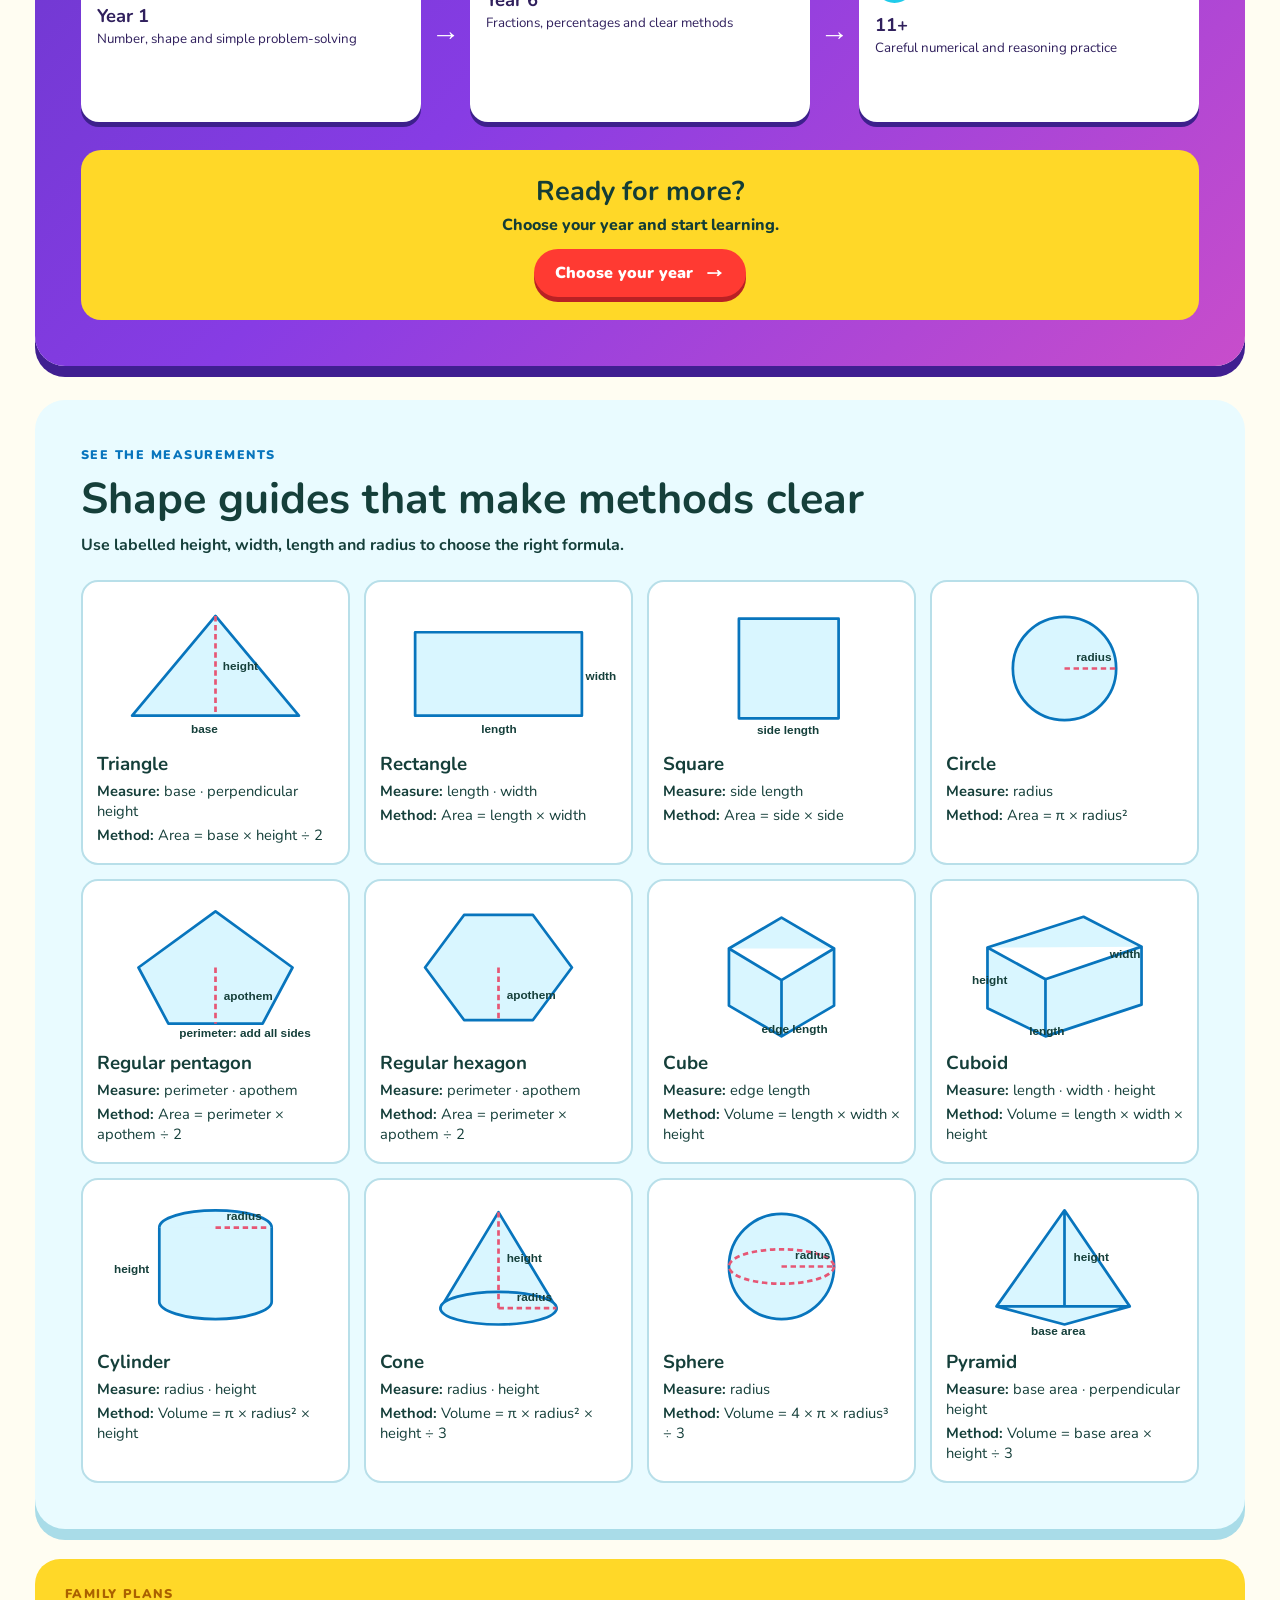
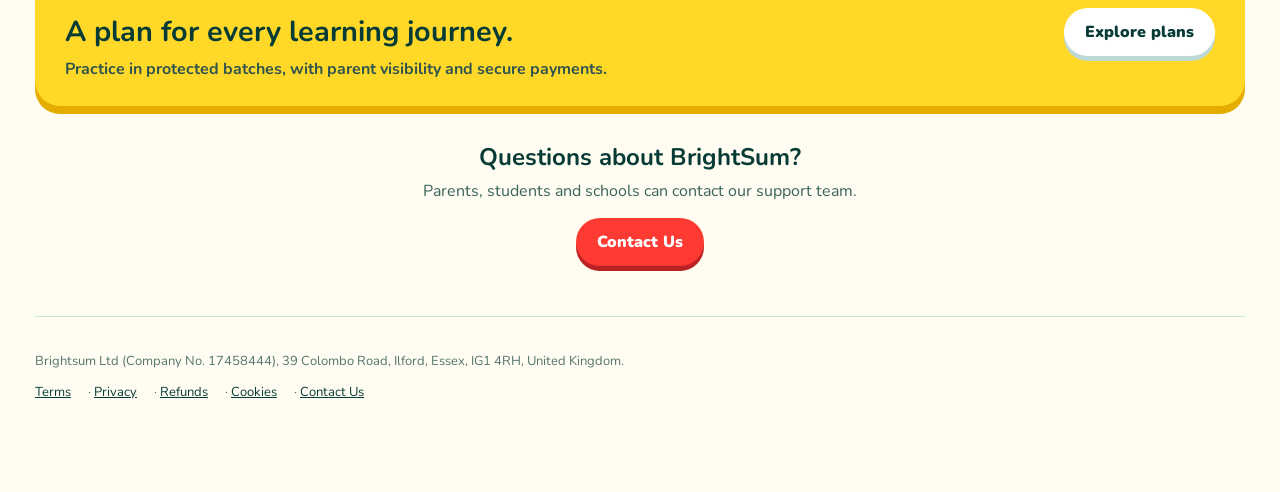
==== commit f884e69a: "Add guided geometry visuals and final reveal" ====
--- a/index.html
+++ b/index.html
@@ -12,8 +12,10 @@
   <meta property="og:type" content="website"><meta property="og:site_name" content="BrightSum"><meta property="og:title" content="BrightSum | 100,000+ Maths Practice Questions"><meta property="og:description" content="Colourful, parent-supported maths practice for UK families."><meta property="og:url" content="https://www.brightsum.co.uk/"><meta name="twitter:card" content="summary_large_image">
   <script type="application/ld+json">{"@context":"https://schema.org","@graph":[{"@type":"Organization","name":"Brightsum Ltd","url":"https://www.brightsum.co.uk/","email":"support@brightsum.co.uk"},{"@type":"WebSite","name":"BrightSum","url":"https://www.brightsum.co.uk/"}]}</script>
   <link rel="stylesheet" href="legal.css">
-  <link rel="stylesheet" href="home.css?v=learning-demo-4">
-  <script src="home-demo.js?v=learning-demo-4" defer></script>
+  <link rel="stylesheet" href="home.css?v=learning-demo-5">
+  <style>.geometry-gallery{margin-top:34px;padding:clamp(24px,5vw,46px);border-radius:30px;background:#e9fbff;color:#153f3a;box-shadow:0 11px 0 #a9dce8}.geometry-gallery>p,.geometry-help>p{margin:0 0 6px;color:#0875bd;font-size:.78rem;font-weight:1000;letter-spacing:.12em}.geometry-gallery h2{margin:.35rem 0;font-size:clamp(1.8rem,4vw,2.7rem)}.geometry-gallery>span{display:block;font-weight:700}.geometry-gallery>div{display:grid;grid-template-columns:repeat(auto-fit,minmax(230px,1fr));gap:14px;margin-top:24px}.geometry-card{padding:14px;border:2px solid #b8dfe9;border-radius:17px;background:#fff}.geometry-card svg{width:100%;height:145px;fill:#d9f6ff;stroke:#0875bd;stroke-width:3;stroke-linejoin:round}.geometry-card svg text{fill:#153f3a;stroke:none;font:700 13px Arial}.geometry-card svg .dash{fill:none;stroke:#e65775;stroke-dasharray:6 4}.geometry-card h3,.geometry-card p{margin:.25rem 0}.geometry-card p{font-size:.92rem}.geometry-help{margin:.75rem 0;padding:12px;border:2px solid #73c9dc;border-radius:14px;background:#f0fcff}.geometry-help small{display:block;color:#264a59;line-height:1.35}.geometry-card.compact{display:grid;grid-template-columns:minmax(150px,1fr) minmax(160px,1fr);gap:10px;align-items:center}.geometry-card.compact svg{height:120px}@media(max-width:520px){.geometry-card.compact{grid-template-columns:1fr}.geometry-gallery>div{grid-template-columns:1fr}}</style>
+  <script src="geometry-guide.js?v=geometry-1" defer></script>
+  <script src="home-demo.js?v=learning-demo-5" defer></script>
 </head>
 <body class="bright-home">
   <main>
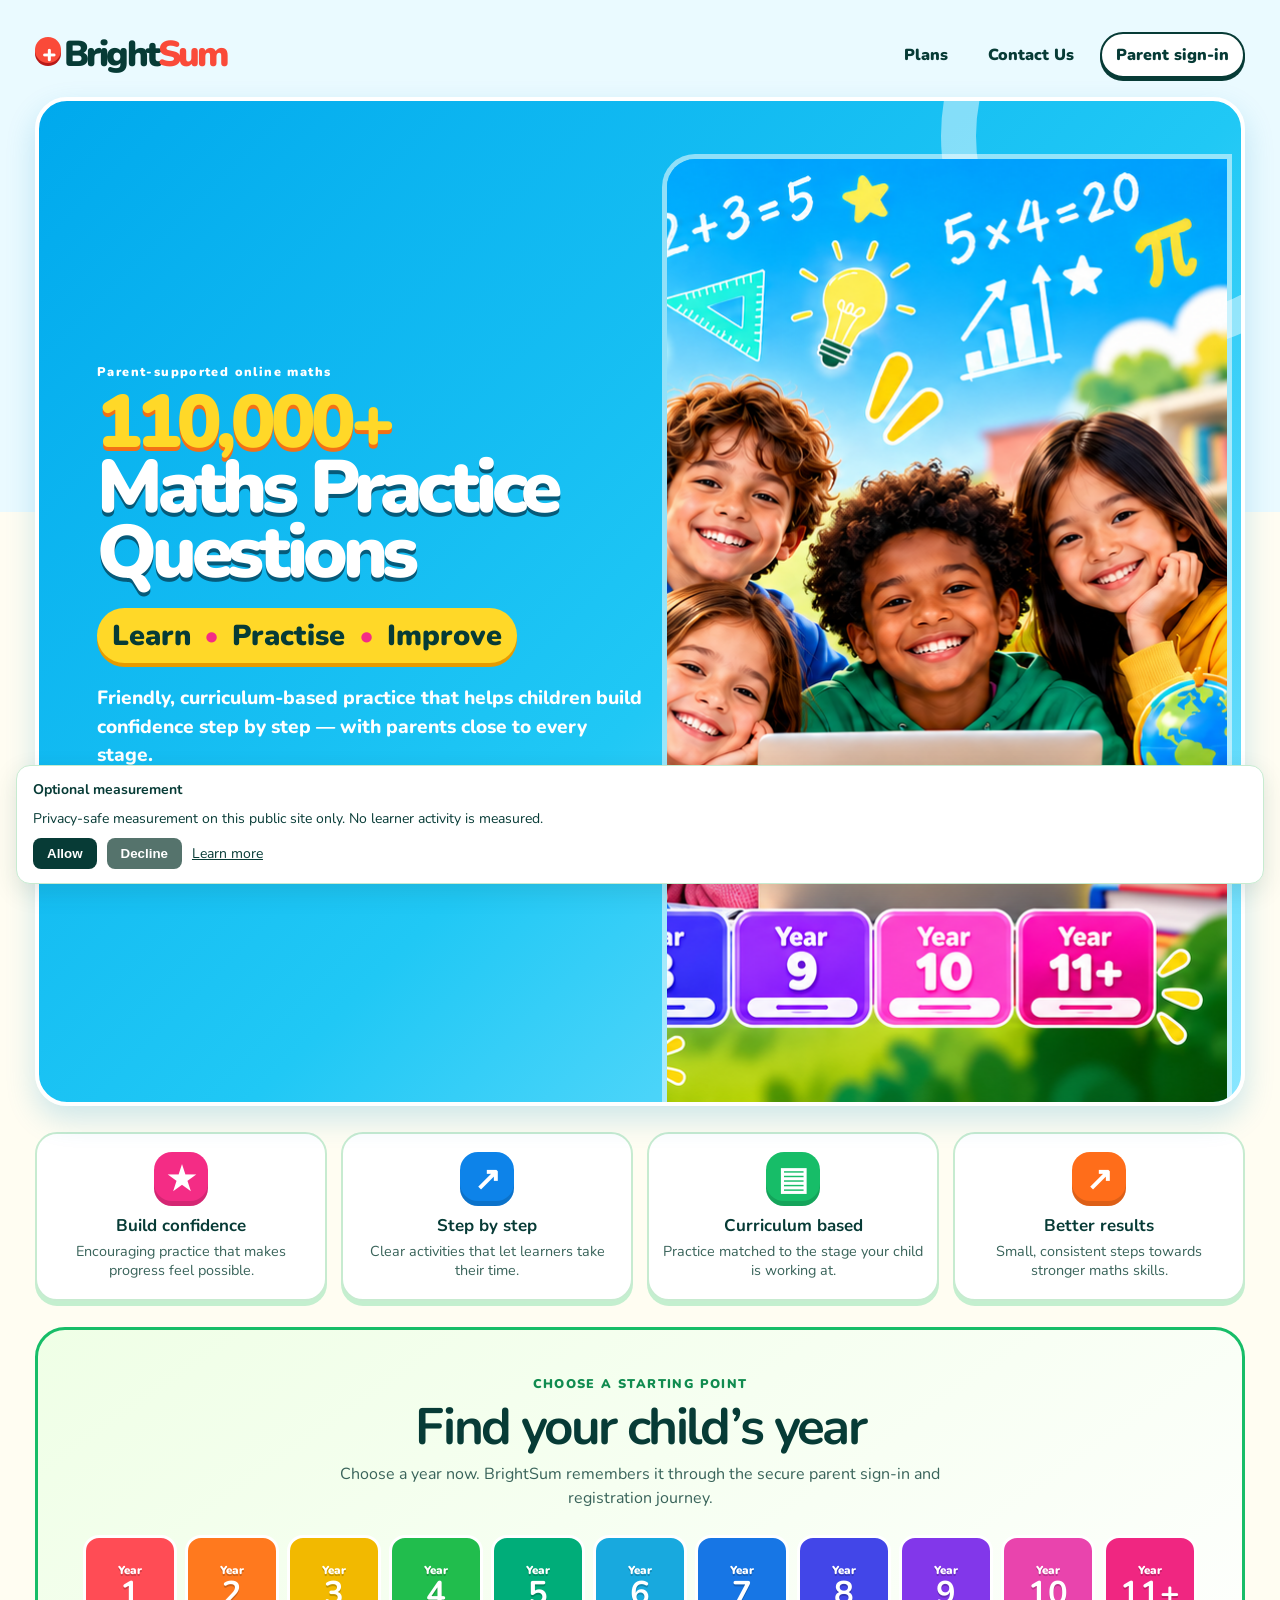
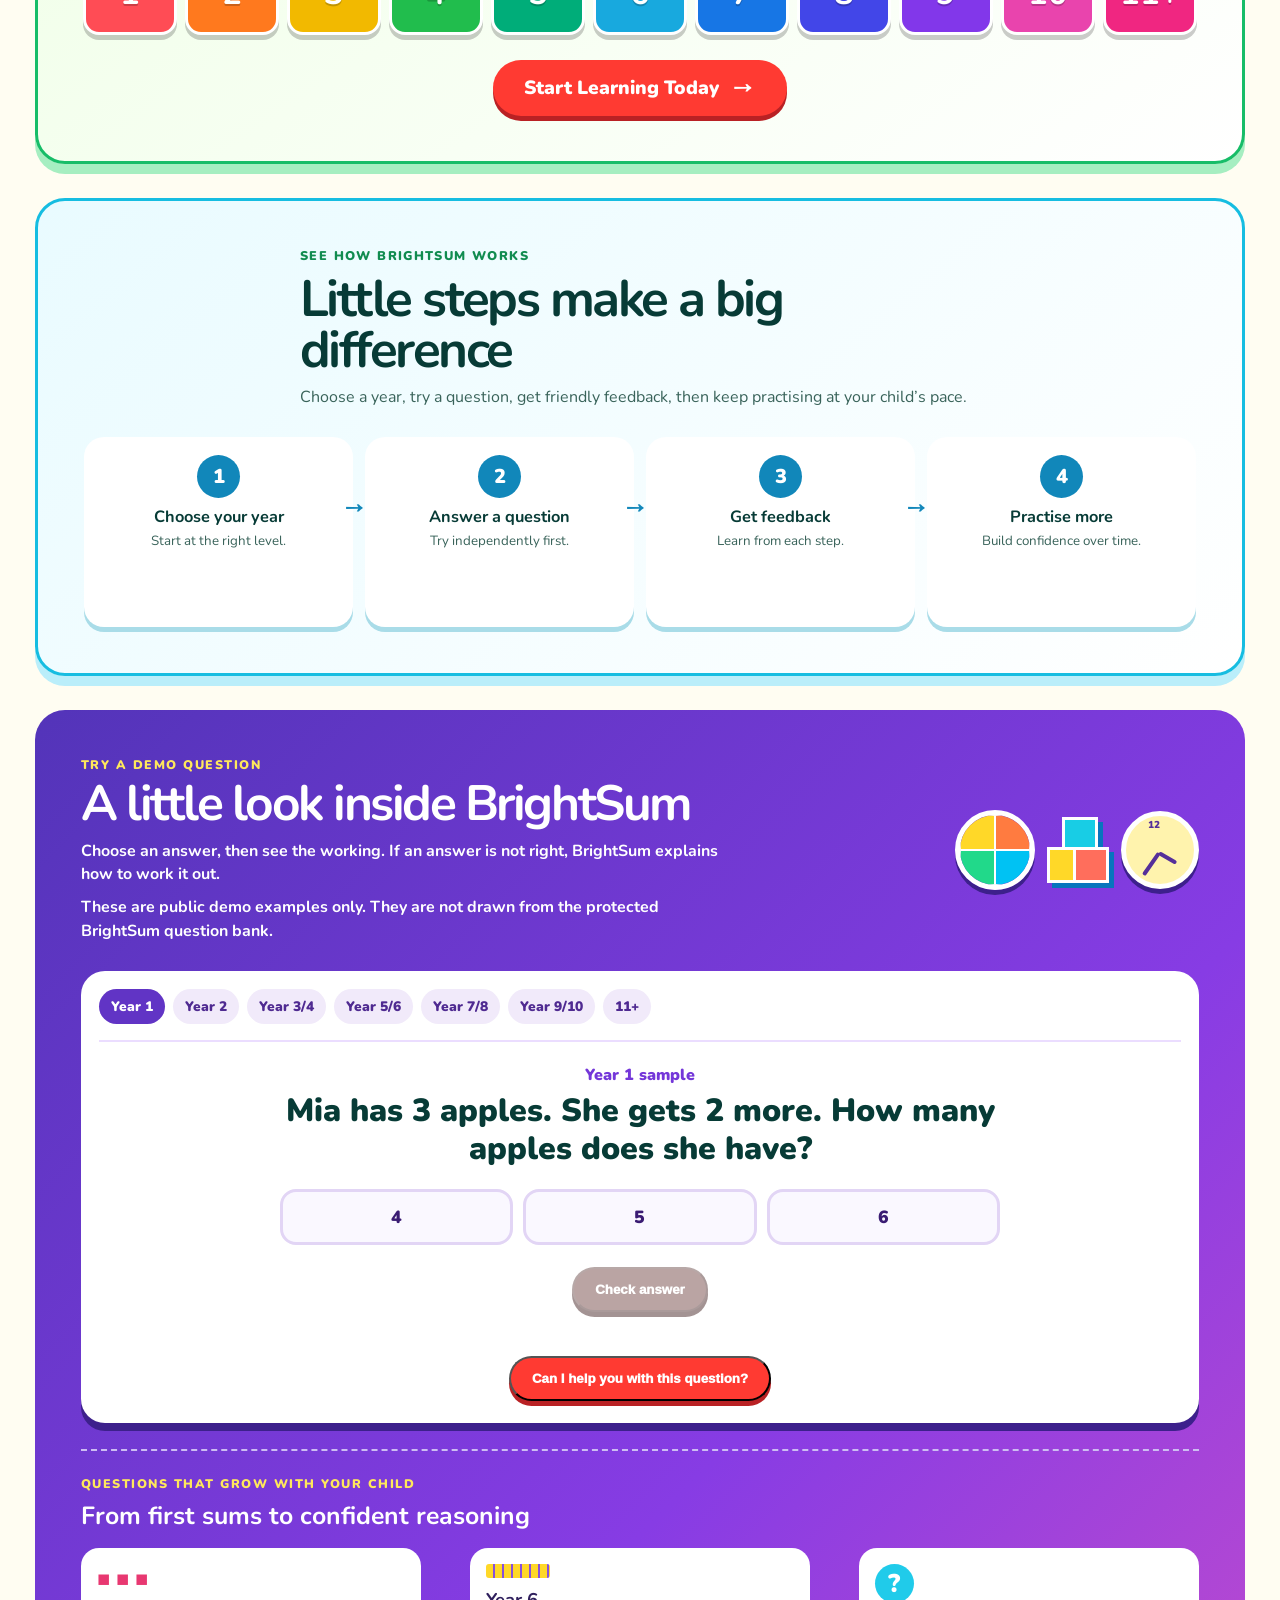
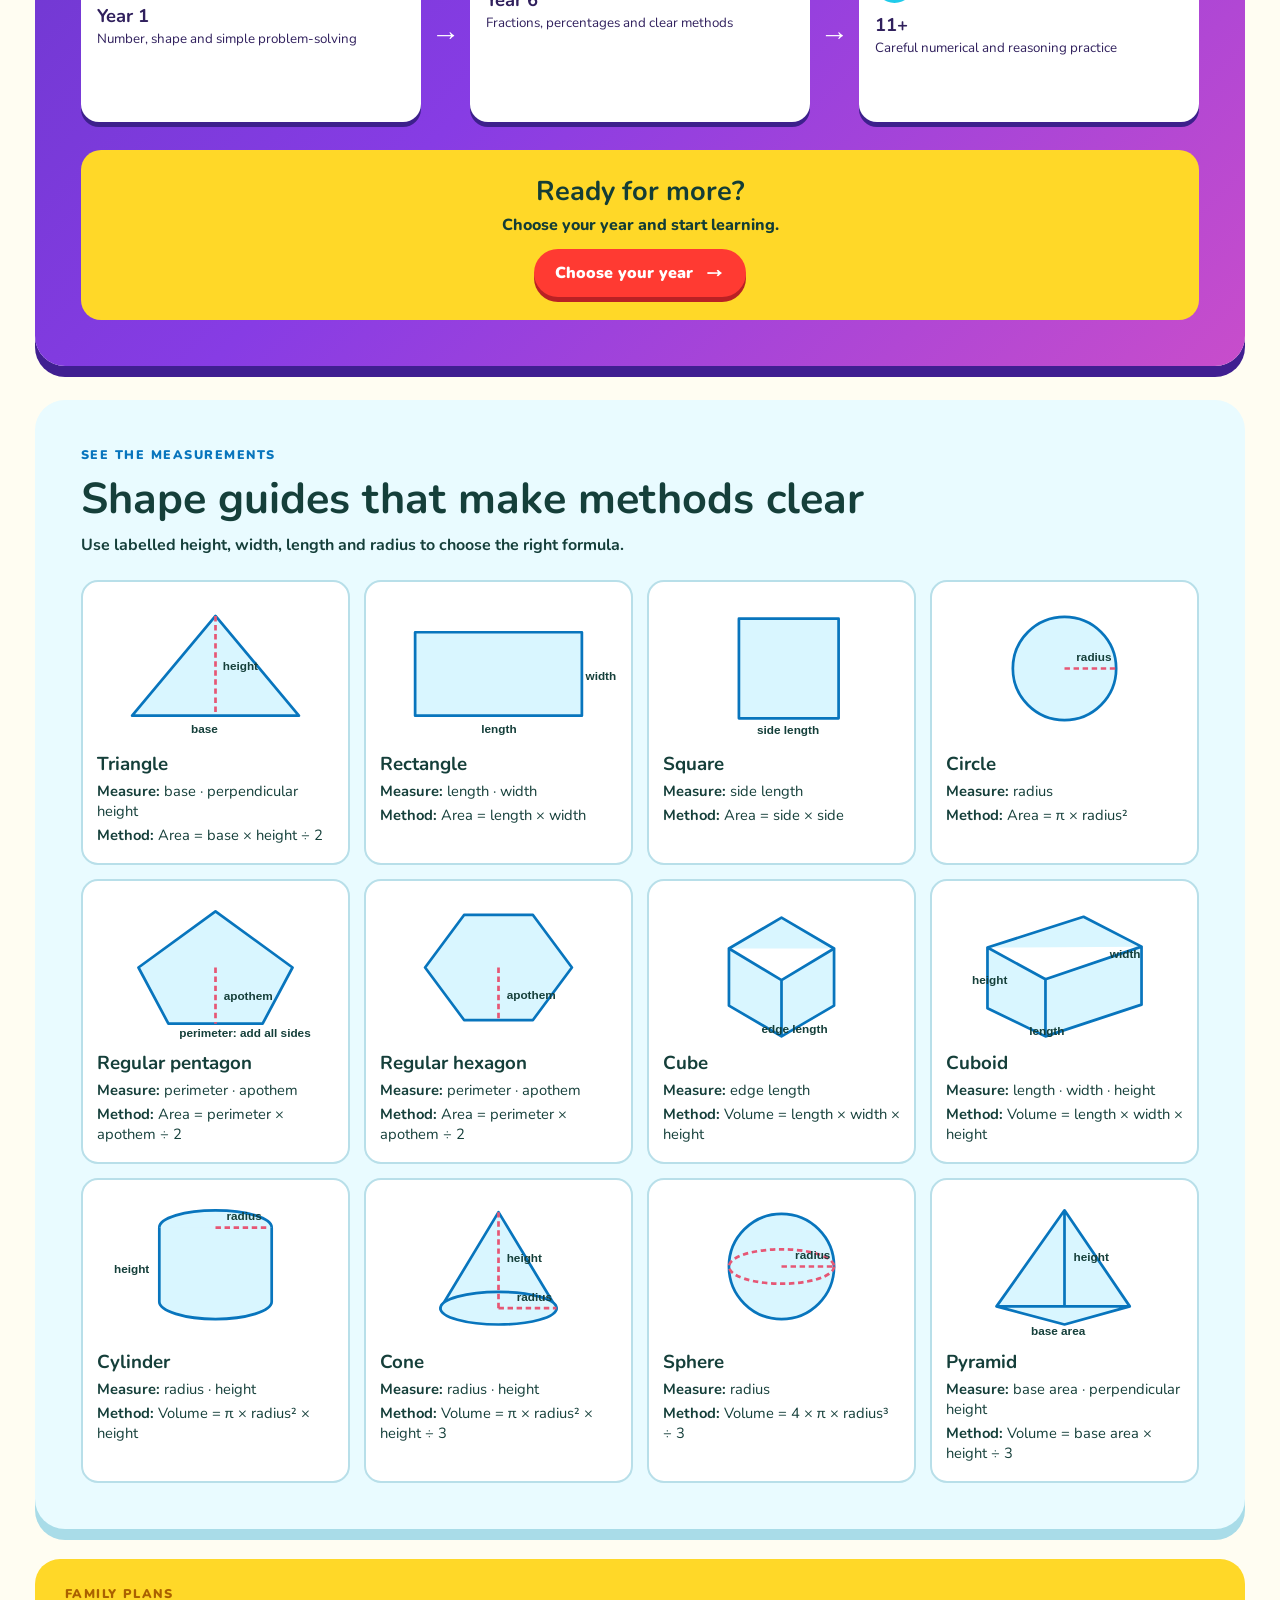
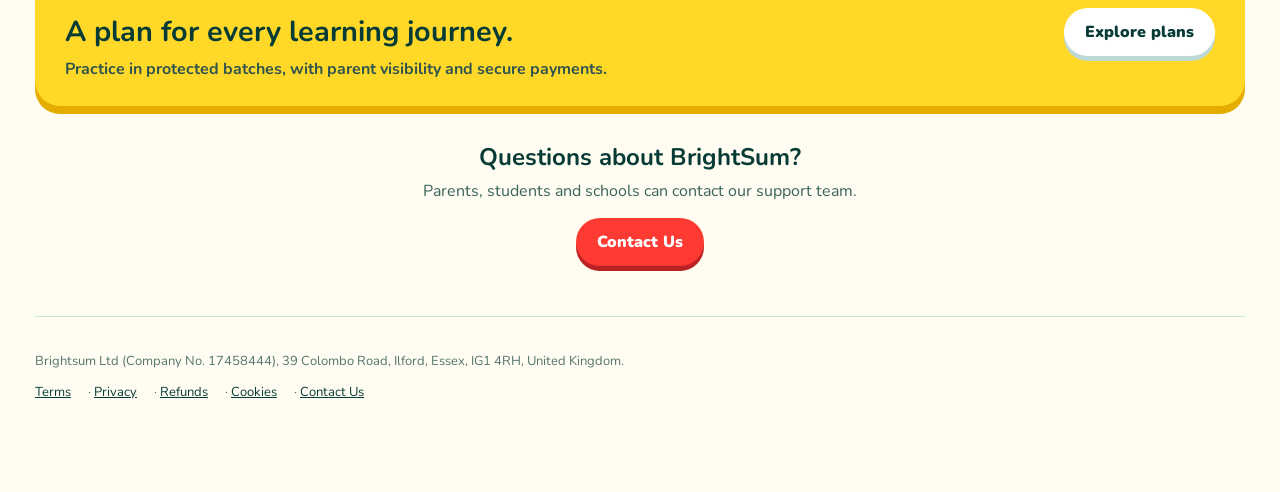
==== commit 2d6f9930: "Update public catalogue count to 110000 plus" ====
--- a/index.html
+++ b/index.html
@@ -7,21 +7,24 @@
   <link rel="icon" href="assets/brightsum-icon.svg" type="image/svg+xml">
   <link rel="manifest" href="assets/site.webmanifest">
   <script src="google-measurement.js?v=20260915b" defer></script>
-  <title>BrightSum | 100,000+ Maths Practice Questions</title>
+  <title>BrightSum | 110,000+ Maths Practice Questions</title>
   <meta name="description" content="Colourful, parent-supported maths practice for UK learners from Year 1 through Year 11+.">
-  <meta property="og:type" content="website"><meta property="og:site_name" content="BrightSum"><meta property="og:title" content="BrightSum | 100,000+ Maths Practice Questions"><meta property="og:description" content="Colourful, parent-supported maths practice for UK families."><meta property="og:url" content="https://www.brightsum.co.uk/"><meta name="twitter:card" content="summary_large_image">
+  <meta property="og:type" content="website"><meta property="og:site_name" content="BrightSum"><meta property="og:title" content="BrightSum | 110,000+ Maths Practice Questions"><meta property="og:description" content="Colourful, parent-supported maths practice for UK families."><meta property="og:url" content="https://www.brightsum.co.uk/"><meta name="twitter:card" content="summary_large_image">
   <script type="application/ld+json">{"@context":"https://schema.org","@graph":[{"@type":"Organization","name":"Brightsum Ltd","url":"https://www.brightsum.co.uk/","email":"support@brightsum.co.uk"},{"@type":"WebSite","name":"BrightSum","url":"https://www.brightsum.co.uk/"}]}</script>
   <link rel="stylesheet" href="legal.css">
   <link rel="stylesheet" href="home.css?v=learning-demo-5">
   <style>.geometry-gallery{margin-top:34px;padding:clamp(24px,5vw,46px);border-radius:30px;background:#e9fbff;color:#153f3a;box-shadow:0 11px 0 #a9dce8}.geometry-gallery>p,.geometry-help>p{margin:0 0 6px;color:#0875bd;font-size:.78rem;font-weight:1000;letter-spacing:.12em}.geometry-gallery h2{margin:.35rem 0;font-size:clamp(1.8rem,4vw,2.7rem)}.geometry-gallery>span{display:block;font-weight:700}.geometry-gallery>div{display:grid;grid-template-columns:repeat(auto-fit,minmax(230px,1fr));gap:14px;margin-top:24px}.geometry-card{padding:14px;border:2px solid #b8dfe9;border-radius:17px;background:#fff}.geometry-card svg{width:100%;height:145px;fill:#d9f6ff;stroke:#0875bd;stroke-width:3;stroke-linejoin:round}.geometry-card svg text{fill:#153f3a;stroke:none;font:700 13px Arial}.geometry-card svg .dash{fill:none;stroke:#e65775;stroke-dasharray:6 4}.geometry-card h3,.geometry-card p{margin:.25rem 0}.geometry-card p{font-size:.92rem}.geometry-help{margin:.75rem 0;padding:12px;border:2px solid #73c9dc;border-radius:14px;background:#f0fcff}.geometry-help small{display:block;color:#264a59;line-height:1.35}.geometry-card.compact{display:grid;grid-template-columns:minmax(150px,1fr) minmax(160px,1fr);gap:10px;align-items:center}.geometry-card.compact svg{height:120px}@media(max-width:520px){.geometry-card.compact{grid-template-columns:1fr}.geometry-gallery>div{grid-template-columns:1fr}}</style>
+  <style>.teacher-board{display:grid;grid-template-columns:minmax(145px,.46fr) 1fr;gap:0;margin:18px 0;padding:0;border:3px solid #0875bd;border-radius:18px;overflow:hidden;background:#e9fbff;text-align:left}.teacher-board img{width:100%;height:100%;min-height:210px;object-fit:cover;object-position:left center}.teacher-writing{padding:18px;background:#fff;color:#153f3a}.teacher-writing>p{margin:0;color:#0875bd;font-size:.75rem;font-weight:1000;letter-spacing:.1em}.teacher-writing h3{margin:7px 0}.teacher-writing li{margin:7px 0;line-height:1.4}@media(max-width:520px){.teacher-board{grid-template-columns:1fr}.teacher-board img{height:185px;object-position:left 30%}}</style>
+  <style>.teacher-board{position:relative;display:block;min-height:310px;margin:18px 0;border:3px solid #0875bd;border-radius:18px;overflow:hidden;background:#1b2630}.teacher-board img{display:block;width:100%;height:310px;object-fit:cover;object-position:left top}.teacher-writing{position:absolute;top:7%;right:5%;width:57%;min-height:57%;padding:13px 18px;overflow:hidden;background:#fff;color:#153f3a;box-shadow:inset 0 0 0 2px #dce4e8;font-family:"Comic Sans MS",cursive}.teacher-writing>p{margin:0;color:#0875bd;font-size:.7rem;font-weight:1000;letter-spacing:.08em}.teacher-writing h3{margin:5px 0;font-size:clamp(.9rem,2vw,1.3rem)}.teacher-writing ol{margin:0;padding-left:1.25rem}.teacher-writing li{margin:5px 0;line-height:1.3;opacity:0;animation:teacher-write .45s ease forwards}.teacher-writing li:nth-child(1){animation-delay:.25s}.teacher-writing li:nth-child(2){animation-delay:1.1s}.teacher-writing li:nth-child(3){animation-delay:1.95s}.teacher-writing li:nth-child(4){animation-delay:2.8s}.teacher-writing li:nth-child(5){animation-delay:3.65s}@keyframes teacher-write{from{opacity:0;transform:translateX(-10px)}to{opacity:1;transform:none}}@media(max-width:520px){.teacher-board{min-height:370px}.teacher-board img{height:370px;object-position:28% top}.teacher-writing{top:9%;right:4%;width:57%;padding:9px;font-size:.78rem}}</style>
   <script src="geometry-guide.js?v=geometry-1" defer></script>
+  <script src="teacher-board.js?v=teacher-1" defer></script>
   <script src="home-demo.js?v=learning-demo-5" defer></script>
 </head>
 <body class="bright-home">
   <main>
     <nav class="home-nav" aria-label="Main navigation"><a class="home-brand" href="index.html"><span>+</span>Bright<span>Sum</span></a><div class="nav-links"><a href="pricing.html">Plans</a><a href="contact/">Contact Us</a><a class="nav-sign-in" href="learn.html">Parent sign-in</a></div></nav>
     <header class="hero" aria-labelledby="home-title">
-      <div class="hero-copy"><p class="hero-kicker">Parent-supported online maths</p><h1 id="home-title"><span>100,000+</span> Maths Practice Questions</h1><p class="hero-tagline">Learn <b>•</b> Practise <b>•</b> Improve</p><p class="lead">Friendly, curriculum-based practice that helps children build confidence step by step — with parents close to every stage.</p><div class="hero-actions"><a class="cta cta-primary" href="learn.html">Start Learning <span aria-hidden="true">→</span></a><a class="cta cta-light" href="pricing.html">View plans</a></div></div>
+      <div class="hero-copy"><p class="hero-kicker">Parent-supported online maths</p><h1 id="home-title"><span>110,000+</span> Maths Practice Questions</h1><p class="hero-tagline">Learn <b>•</b> Practise <b>•</b> Improve</p><p class="lead">Friendly, curriculum-based practice that helps children build confidence step by step — with parents close to every stage.</p><div class="hero-actions"><a class="cta cta-primary" href="learn.html">Start Learning <span aria-hidden="true">→</span></a><a class="cta cta-light" href="pricing.html">View plans</a></div></div>
       <figure class="hero-art"><img src="assets/brightsum-children-hero.png" alt="Children smiling and learning together with BrightSum maths practice" width="1672" height="943" decoding="async"></figure>
     </header>
     <section class="benefits" aria-label="Why families choose BrightSum"><article><span class="benefit-icon trophy" aria-hidden="true">★</span><h2>Build confidence</h2><p>Encouraging practice that makes progress feel possible.</p></article><article><span class="benefit-icon steps" aria-hidden="true">↗</span><h2>Step by step</h2><p>Clear activities that let learners take their time.</p></article><article><span class="benefit-icon book" aria-hidden="true">▤</span><h2>Curriculum based</h2><p>Practice matched to the stage your child is working at.</p></article><article><span class="benefit-icon chart" aria-hidden="true">↗</span><h2>Better results</h2><p>Small, consistent steps towards stronger maths skills.</p></article></section>
